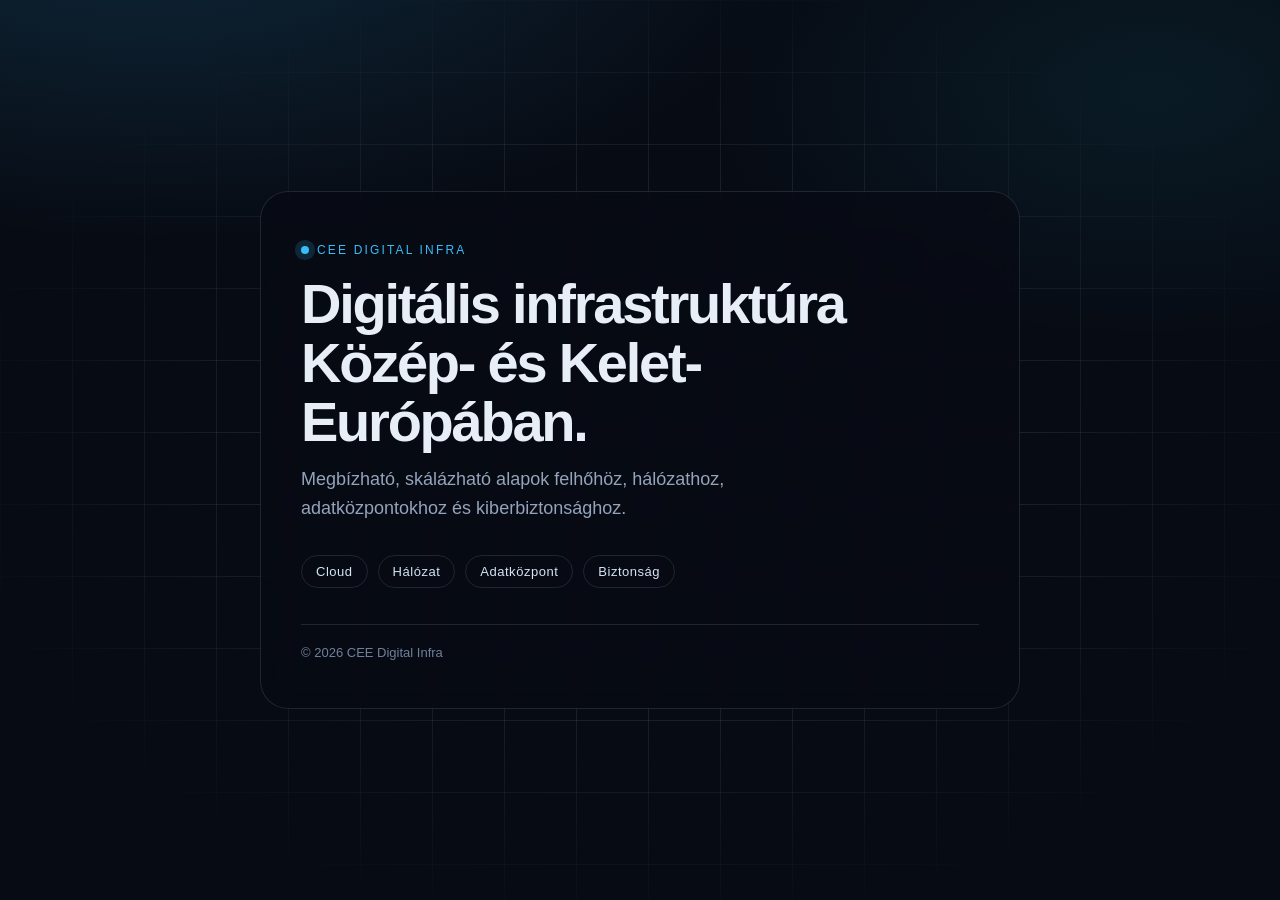
==== index.html @ d191c982 "Add the public landing page for GitHub Pages. Co-authored-by: Cursor <cursoragent@cursor.com>" ====
<!DOCTYPE html>
<html lang="hu">
  <head>
    <meta charset="utf-8" />
    <meta name="viewport" content="width=device-width, initial-scale=1" />
    <title>CEE Digital Infra</title>
    <meta
      name="description"
      content="CEE Digital Infra — digitális infrastruktúra Közép- és Kelet-Európában."
    />
    <link rel="icon" href="data:image/svg+xml,%3Csvg xmlns='http://www.w3.org/2000/svg' viewBox='0 0 64 64'%3E%3Crect width='64' height='64' rx='12' fill='%230b1220'/%3E%3Cpath d='M14 40V24l18-10 18 10v16l-18 10z' fill='none' stroke='%2338bdf8' stroke-width='3'/%3E%3Ccircle cx='32' cy='32' r='5' fill='%2338bdf8'/%3E%3C/svg%3E" />
    <style>
      :root {
        --bg: #070b14;
        --fg: #e8eef7;
        --muted: #93a4bb;
        --line: rgba(148, 163, 184, 0.18);
        --accent: #38bdf8;
        --accent-2: #22d3ee;
      }

      * {
        box-sizing: border-box;
      }

      html,
      body {
        margin: 0;
        min-height: 100%;
      }

      body {
        font-family: "Avenir Next", "Segoe UI", Helvetica, Arial, sans-serif;
        color: var(--fg);
        background:
          radial-gradient(1200px 600px at 12% -10%, rgba(56, 189, 248, 0.16), transparent 55%),
          radial-gradient(900px 500px at 90% 10%, rgba(34, 211, 238, 0.08), transparent 50%),
          var(--bg);
      }

      body::before {
        content: "";
        position: fixed;
        inset: 0;
        background-image:
          linear-gradient(var(--line) 1px, transparent 1px),
          linear-gradient(90deg, var(--line) 1px, transparent 1px);
        background-size: 72px 72px;
        mask-image: radial-gradient(ellipse at center, black 30%, transparent 78%);
        pointer-events: none;
      }

      .wrap {
        position: relative;
        min-height: 100vh;
        display: grid;
        place-items: center;
        padding: 48px 24px;
      }

      main {
        width: min(760px, 100%);
        border: 1px solid var(--line);
        background: rgba(7, 11, 20, 0.72);
        backdrop-filter: blur(10px);
        border-radius: 28px;
        padding: 48px 40px;
      }

      .kicker {
        display: inline-flex;
        align-items: center;
        gap: 8px;
        letter-spacing: 0.18em;
        text-transform: uppercase;
        font-size: 12px;
        color: var(--accent);
        margin-bottom: 18px;
      }

      .kicker::before {
        content: "";
        width: 8px;
        height: 8px;
        border-radius: 50%;
        background: var(--accent);
        box-shadow: 0 0 0 6px rgba(56, 189, 248, 0.16);
      }

      h1 {
        margin: 0 0 14px;
        font-size: clamp(36px, 6vw, 56px);
        line-height: 1.05;
        letter-spacing: -0.04em;
      }

      p {
        margin: 0;
        color: var(--muted);
        font-size: 18px;
        line-height: 1.6;
        max-width: 46ch;
      }

      ul {
        display: flex;
        flex-wrap: wrap;
        gap: 10px;
        list-style: none;
        padding: 0;
        margin: 32px 0 0;
      }

      li {
        border: 1px solid var(--line);
        border-radius: 999px;
        padding: 8px 14px;
        font-size: 13px;
        letter-spacing: 0.04em;
        color: #d6e4f5;
      }

      footer {
        margin-top: 36px;
        padding-top: 20px;
        border-top: 1px solid var(--line);
        color: #6f829a;
        font-size: 13px;
      }

      a {
        color: var(--accent-2);
        text-decoration: none;
      }

      a:hover {
        text-decoration: underline;
      }
    </style>
  </head>
  <body>
    <div class="wrap">
      <main>
        <div class="kicker">CEE Digital Infra</div>
        <h1>Digitális infrastruktúra Közép- és Kelet-Európában.</h1>
        <p>
          Megbízható, skálázható alapok felhőhöz, hálózathoz, adatközpontokhoz
          és kiberbiztonsághoz.
        </p>
        <ul>
          <li>Cloud</li>
          <li>Hálózat</li>
          <li>Adatközpont</li>
          <li>Biztonság</li>
        </ul>
        <footer>
          © <span id="year"></span> CEE Digital Infra
        </footer>
      </main>
    </div>
    <script>
      document.getElementById("year").textContent = new Date().getFullYear();
    </script>
  </body>
</html>
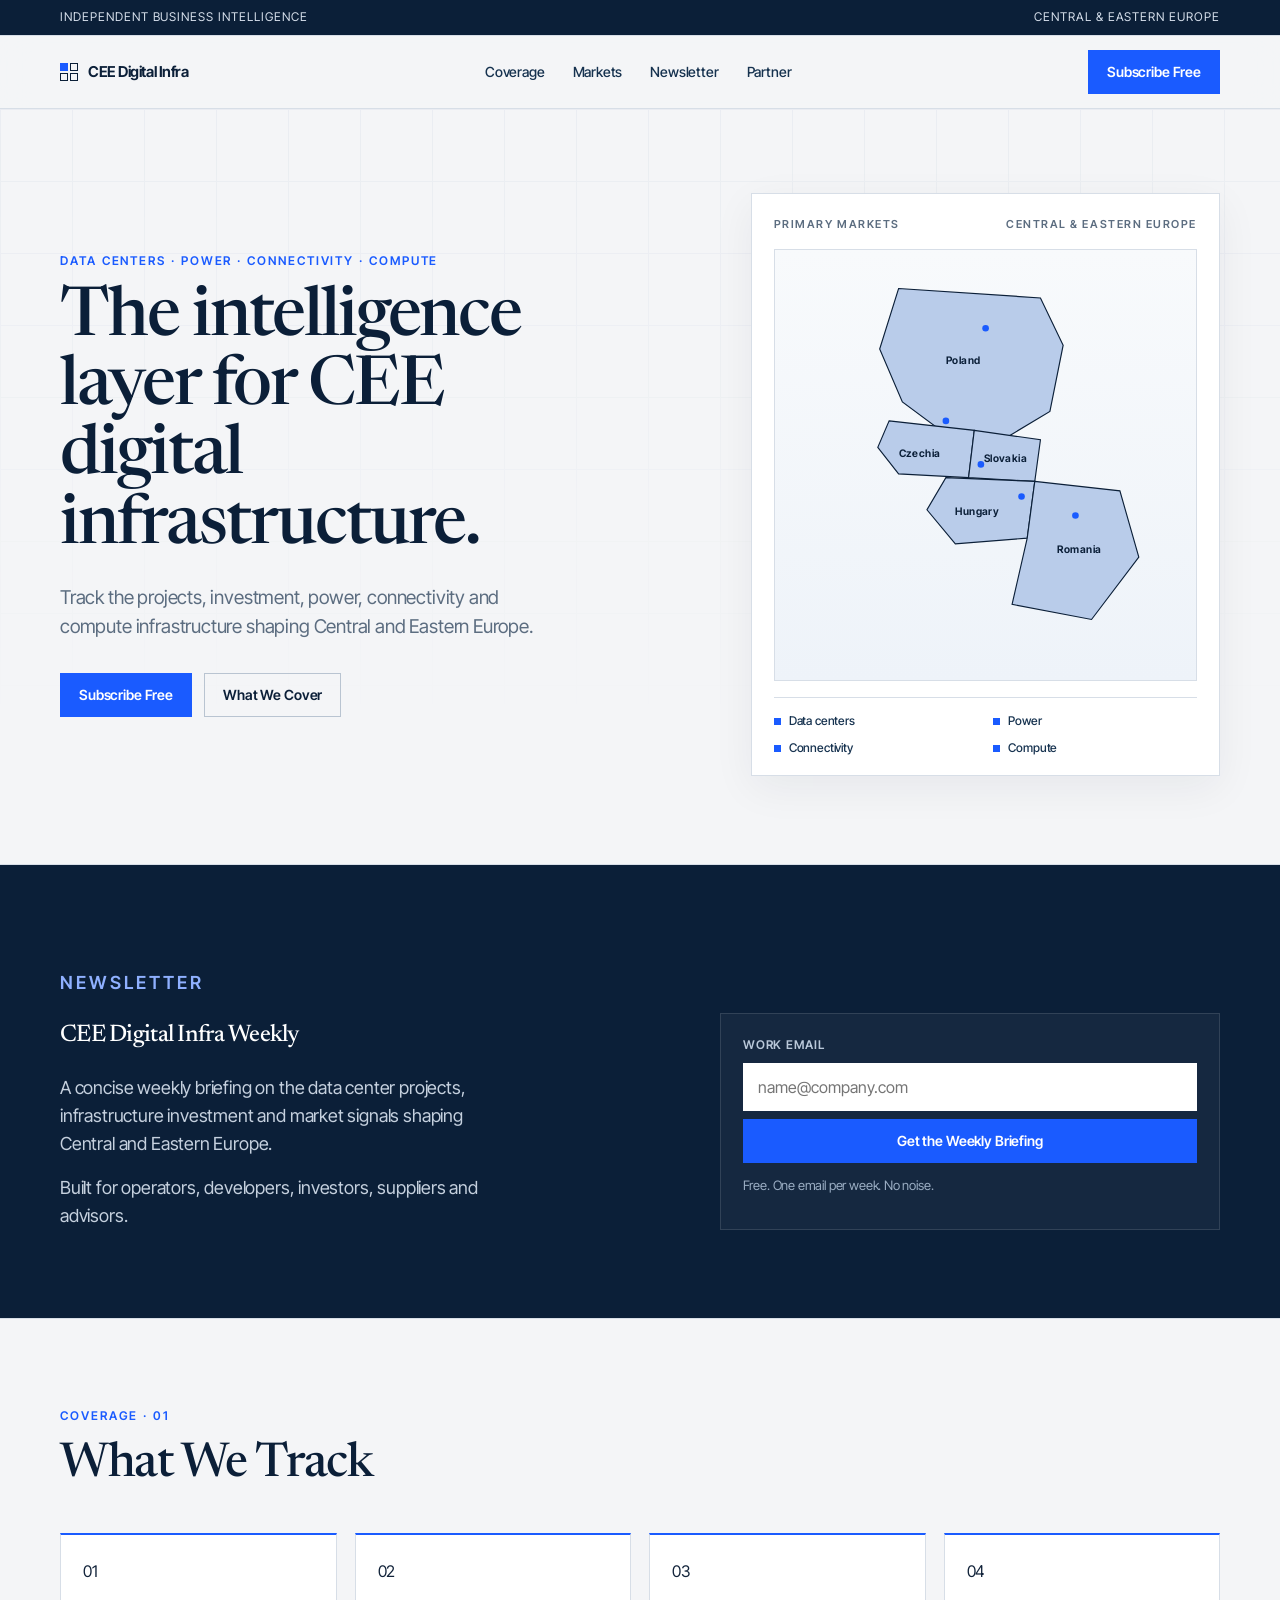
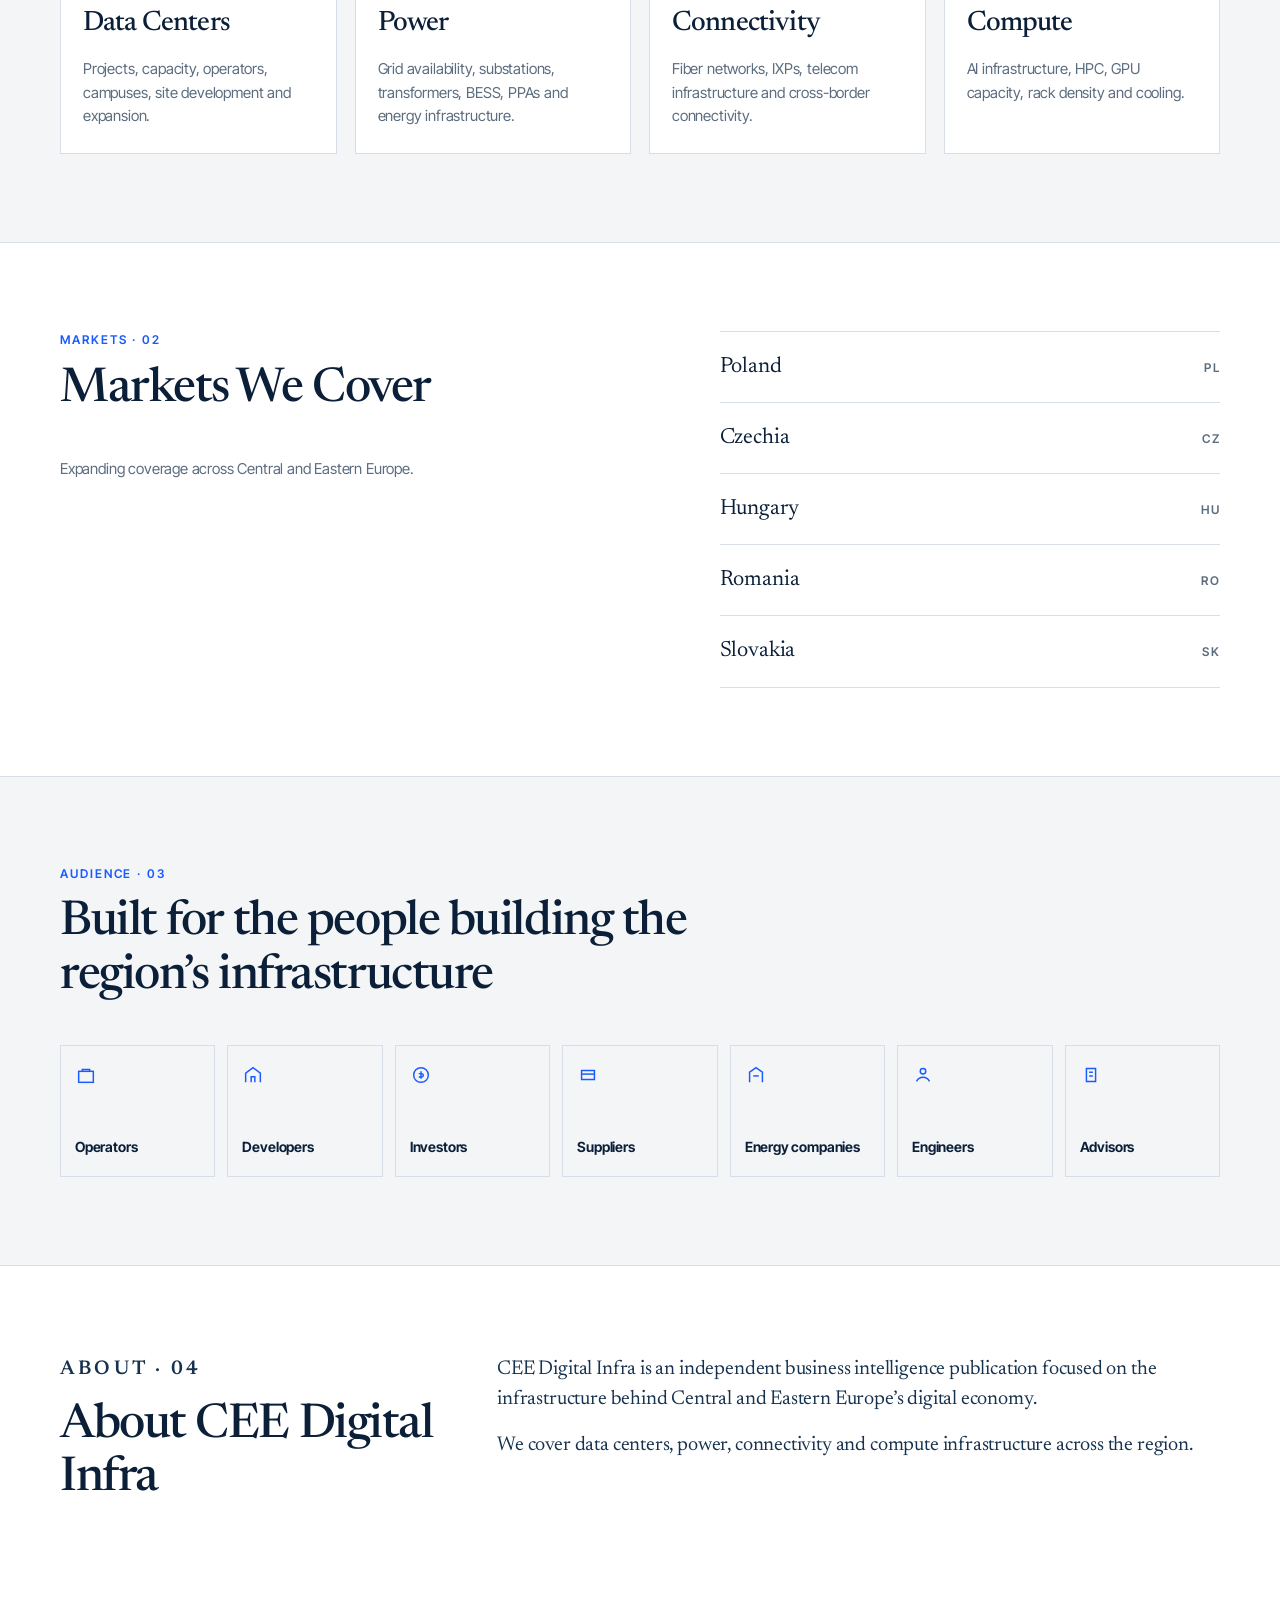
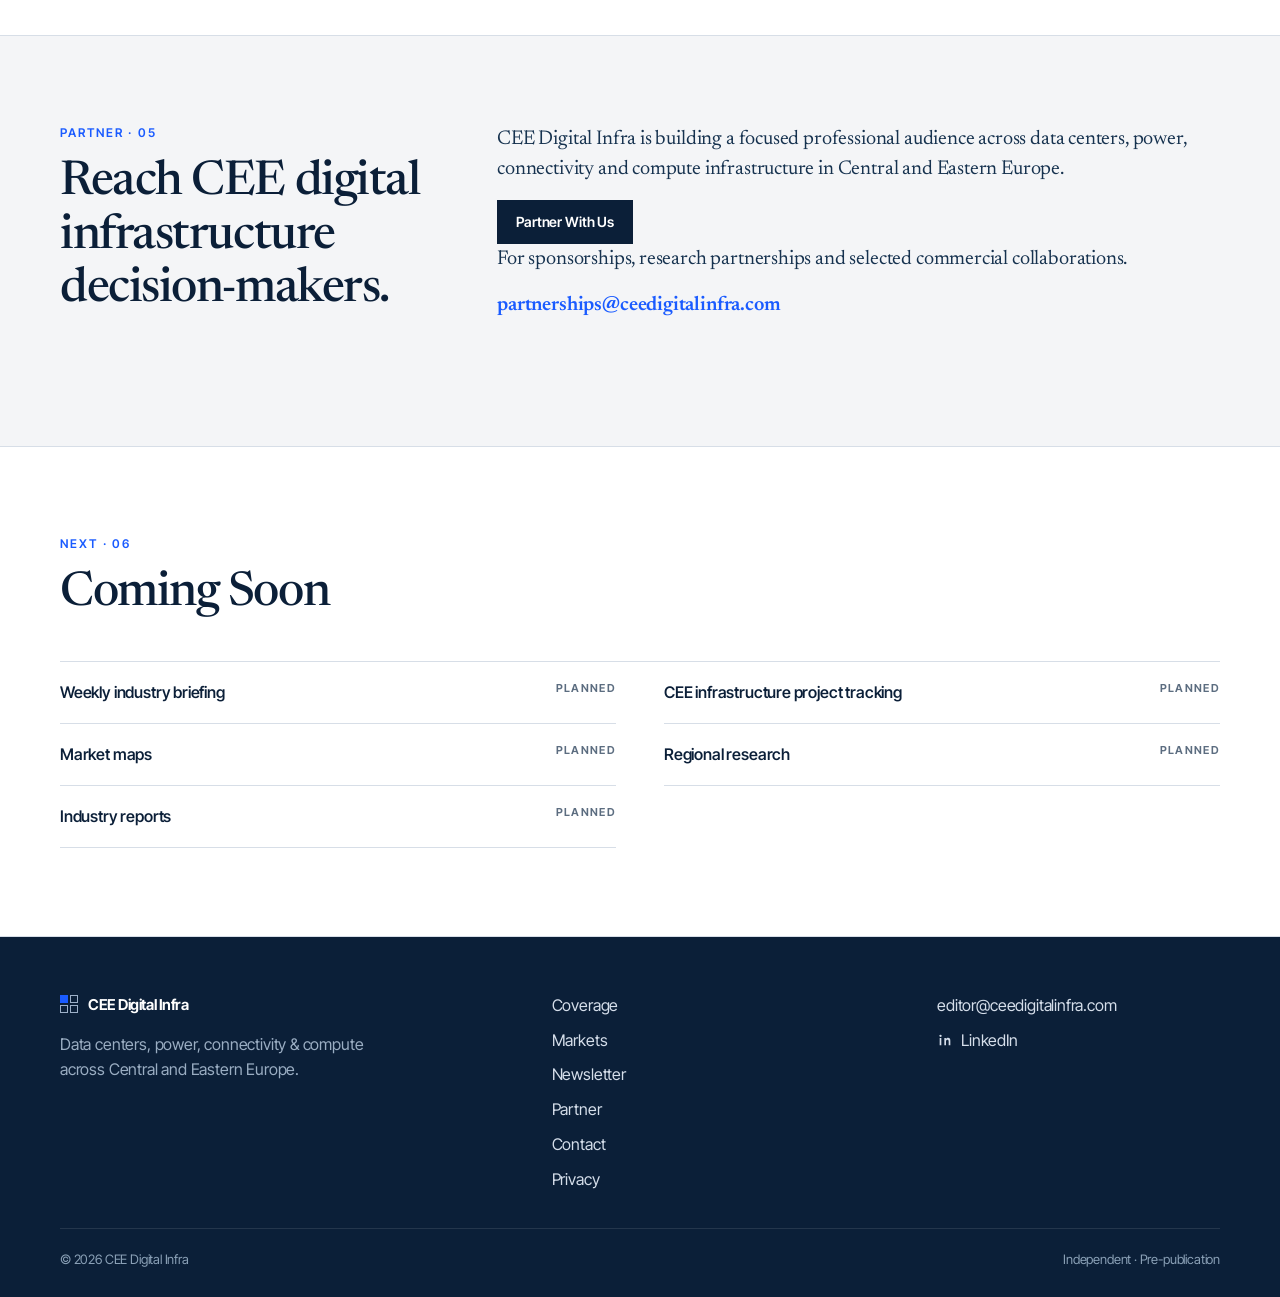
==== commit a5130c38: "Launch the English pre-publication landing page. Replace the placeholder with a B2B intelligence sit" ====
--- a/index.html
+++ b/index.html
@@ -1,165 +1,346 @@
 <!DOCTYPE html>
-<html lang="hu">
+<html lang="en">
   <head>
     <meta charset="utf-8" />
     <meta name="viewport" content="width=device-width, initial-scale=1" />
-    <title>CEE Digital Infra</title>
+    <title>CEE Digital Infra — Data centers, power, connectivity &amp; compute</title>
     <meta
       name="description"
-      content="CEE Digital Infra — digitális infrastruktúra Közép- és Kelet-Európában."
+      content="Independent business intelligence for Central and Eastern Europe’s digital infrastructure market. Data centers, power, connectivity and compute."
     />
-    <link rel="icon" href="data:image/svg+xml,%3Csvg xmlns='http://www.w3.org/2000/svg' viewBox='0 0 64 64'%3E%3Crect width='64' height='64' rx='12' fill='%230b1220'/%3E%3Cpath d='M14 40V24l18-10 18 10v16l-18 10z' fill='none' stroke='%2338bdf8' stroke-width='3'/%3E%3Ccircle cx='32' cy='32' r='5' fill='%2338bdf8'/%3E%3C/svg%3E" />
-    <style>
-      :root {
-        --bg: #070b14;
-        --fg: #e8eef7;
-        --muted: #93a4bb;
-        --line: rgba(148, 163, 184, 0.18);
-        --accent: #38bdf8;
-        --accent-2: #22d3ee;
-      }
-
-      * {
-        box-sizing: border-box;
-      }
-
-      html,
-      body {
-        margin: 0;
-        min-height: 100%;
-      }
-
-      body {
-        font-family: "Avenir Next", "Segoe UI", Helvetica, Arial, sans-serif;
-        color: var(--fg);
-        background:
-          radial-gradient(1200px 600px at 12% -10%, rgba(56, 189, 248, 0.16), transparent 55%),
-          radial-gradient(900px 500px at 90% 10%, rgba(34, 211, 238, 0.08), transparent 50%),
-          var(--bg);
-      }
-
-      body::before {
-        content: "";
-        position: fixed;
-        inset: 0;
-        background-image:
-          linear-gradient(var(--line) 1px, transparent 1px),
-          linear-gradient(90deg, var(--line) 1px, transparent 1px);
-        background-size: 72px 72px;
-        mask-image: radial-gradient(ellipse at center, black 30%, transparent 78%);
-        pointer-events: none;
-      }
-
-      .wrap {
-        position: relative;
-        min-height: 100vh;
-        display: grid;
-        place-items: center;
-        padding: 48px 24px;
-      }
-
-      main {
-        width: min(760px, 100%);
-        border: 1px solid var(--line);
-        background: rgba(7, 11, 20, 0.72);
-        backdrop-filter: blur(10px);
-        border-radius: 28px;
-        padding: 48px 40px;
-      }
-
-      .kicker {
-        display: inline-flex;
-        align-items: center;
-        gap: 8px;
-        letter-spacing: 0.18em;
-        text-transform: uppercase;
-        font-size: 12px;
-        color: var(--accent);
-        margin-bottom: 18px;
-      }
-
-      .kicker::before {
-        content: "";
-        width: 8px;
-        height: 8px;
-        border-radius: 50%;
-        background: var(--accent);
-        box-shadow: 0 0 0 6px rgba(56, 189, 248, 0.16);
-      }
-
-      h1 {
-        margin: 0 0 14px;
-        font-size: clamp(36px, 6vw, 56px);
-        line-height: 1.05;
-        letter-spacing: -0.04em;
-      }
-
-      p {
-        margin: 0;
-        color: var(--muted);
-        font-size: 18px;
-        line-height: 1.6;
-        max-width: 46ch;
-      }
-
-      ul {
-        display: flex;
-        flex-wrap: wrap;
-        gap: 10px;
-        list-style: none;
-        padding: 0;
-        margin: 32px 0 0;
-      }
-
-      li {
-        border: 1px solid var(--line);
-        border-radius: 999px;
-        padding: 8px 14px;
-        font-size: 13px;
-        letter-spacing: 0.04em;
-        color: #d6e4f5;
-      }
-
-      footer {
-        margin-top: 36px;
-        padding-top: 20px;
-        border-top: 1px solid var(--line);
-        color: #6f829a;
-        font-size: 13px;
-      }
-
-      a {
-        color: var(--accent-2);
-        text-decoration: none;
-      }
-
-      a:hover {
-        text-decoration: underline;
-      }
-    </style>
+    <link rel="canonical" href="https://ceedigitalinfra.com/" />
+    <meta property="og:title" content="CEE Digital Infra" />
+    <meta
+      property="og:description"
+      content="Independent business intelligence for Central and Eastern Europe’s digital infrastructure market."
+    />
+    <meta property="og:type" content="website" />
+    <meta property="og:url" content="https://ceedigitalinfra.com/" />
+    <meta name="twitter:card" content="summary" />
+    <meta name="theme-color" content="#0b1f38" />
+    <link rel="icon" href="favicon.svg" type="image/svg+xml" />
+    <link rel="preconnect" href="https://fonts.googleapis.com" />
+    <link rel="preconnect" href="https://fonts.gstatic.com" crossorigin />
+    <link
+      href="https://fonts.googleapis.com/css2?family=Inter+Tight:ital,wght@0,400;0,500;0,600;0,700;1,400&family=Newsreader:opsz,wght@6..72,400;6..72,500;6..72,600&display=swap"
+      rel="stylesheet"
+    />
+    <link rel="stylesheet" href="styles.css" />
   </head>
   <body>
-    <div class="wrap">
-      <main>
-        <div class="kicker">CEE Digital Infra</div>
-        <h1>Digitális infrastruktúra Közép- és Kelet-Európában.</h1>
-        <p>
-          Megbízható, skálázható alapok felhőhöz, hálózathoz, adatközpontokhoz
-          és kiberbiztonsághoz.
-        </p>
-        <ul>
-          <li>Cloud</li>
-          <li>Hálózat</li>
-          <li>Adatközpont</li>
-          <li>Biztonság</li>
-        </ul>
-        <footer>
-          © <span id="year"></span> CEE Digital Infra
-        </footer>
-      </main>
+    <a class="skip" href="#main">Skip to content</a>
+
+    <div class="rail">
+      <div class="container rail-inner">
+        <span>Independent business intelligence</span>
+        <span>Central &amp; Eastern Europe</span>
+      </div>
     </div>
-    <script>
-      document.getElementById("year").textContent = new Date().getFullYear();
-    </script>
+
+    <header class="site-header">
+      <div class="container header-inner">
+        <a class="brand" href="#top">
+          <span class="mark" aria-hidden="true"><span></span><span></span><span></span><span></span></span>
+          <span class="brand-name">CEE Digital Infra</span>
+        </a>
+        <nav class="nav" id="site-nav" aria-label="Primary">
+          <a href="#coverage">Coverage</a>
+          <a href="#markets">Markets</a>
+          <a href="#newsletter">Newsletter</a>
+          <a href="#partner">Partner</a>
+        </nav>
+        <div class="header-actions">
+          <a class="btn btn-primary" href="#newsletter">Subscribe Free</a>
+          <button class="menu-toggle" type="button" aria-expanded="false" aria-controls="site-nav" aria-label="Open menu">
+            <span></span>
+          </button>
+        </div>
+      </div>
+    </header>
+
+    <main id="main">
+      <section class="hero" id="top">
+        <div class="container hero-grid">
+          <div class="hero-copy">
+            <p class="kicker">Data centers · Power · Connectivity · Compute</p>
+            <h1>The intelligence layer for CEE digital infrastructure.</h1>
+            <p class="lede">
+              Track the projects, investment, power, connectivity and compute
+              infrastructure shaping Central and Eastern Europe.
+            </p>
+            <div class="hero-actions">
+              <a class="btn btn-primary" href="#newsletter">Subscribe Free</a>
+              <a class="btn btn-ghost" href="#coverage">What We Cover</a>
+            </div>
+          </div>
+
+          <aside class="panel hero-panel" aria-label="Central and Eastern Europe coverage map">
+            <div class="panel-label">
+              <span>Primary markets</span>
+              <span>Central &amp; Eastern Europe</span>
+            </div>
+            <div class="map-frame">
+              <svg class="map" viewBox="0 0 420 430" role="img" aria-labelledby="mapTitle mapDesc">
+                <title id="mapTitle">Map of primary CEE markets</title>
+                <desc id="mapDesc">
+                  Poland, Czechia, Slovakia, Hungary and Romania, with schematic
+                  power, fiber and compute connections. No capacity or project
+                  figures.
+                </desc>
+                <path class="strand" d="M210 70 L168 168 L205 214 L248 248 L305 268" />
+                <path class="strand" d="M210 70 L248 248" />
+                <path class="strand" d="M168 168 L248 248" />
+                <path
+                  class="map-country is-focus"
+                  d="M118 28 L268 38 L292 88 L278 158 L228 188 L168 182 L122 148 L98 92 Z"
+                />
+                <path
+                  class="map-country is-focus"
+                  d="M108 168 L198 178 L192 228 L118 224 L96 196 Z"
+                />
+                <path
+                  class="map-country is-focus"
+                  d="M198 178 L268 188 L262 232 L192 228 Z"
+                />
+                <path
+                  class="map-country is-focus"
+                  d="M168 228 L262 232 L254 292 L178 298 L148 262 Z"
+                />
+                <path
+                  class="map-country is-focus"
+                  d="M262 232 L352 242 L372 312 L322 378 L238 362 L254 292 Z"
+                />
+                <text class="map-label" x="168" y="108">Poland</text>
+                <text class="map-label" x="118" y="206">Czechia</text>
+                <text class="map-label" x="208" y="212">Slovakia</text>
+                <text class="map-label" x="178" y="268">Hungary</text>
+                <text class="map-label" x="286" y="308">Romania</text>
+                <circle class="node" cx="210" cy="70" r="3.5" />
+                <circle class="node" cx="168" cy="168" r="3.5" />
+                <circle class="node" cx="205" cy="214" r="3.5" />
+                <circle class="node" cx="248" cy="248" r="3.5" />
+                <circle class="node" cx="305" cy="268" r="3.5" />
+              </svg>
+            </div>
+            <div class="legend">
+              <span><i></i> Data centers</span>
+              <span><i></i> Power</span>
+              <span><i></i> Connectivity</span>
+              <span><i></i> Compute</span>
+            </div>
+          </aside>
+        </div>
+      </section>
+
+      <section class="section newsletter" id="newsletter">
+        <div class="container newsletter-grid">
+          <div class="newsletter-copy">
+            <p class="kicker">Newsletter</p>
+            <h2>CEE Digital Infra Weekly</h2>
+            <p>
+              A concise weekly briefing on the data center projects,
+              infrastructure investment and market signals shaping Central and
+              Eastern Europe.
+            </p>
+            <p class="audience-line">Built for operators, developers, investors, suppliers and advisors.</p>
+          </div>
+          <form class="signup" id="weekly-form" action="https://formsubmit.co/ajax/editor@ceedigitalinfra.com" method="POST">
+            <input class="honey" type="text" name="_honey" tabindex="-1" autocomplete="off" />
+            <input type="hidden" name="_subject" value="CEE Digital Infra Weekly — new subscriber" />
+            <input type="hidden" name="_captcha" value="false" />
+            <label for="email">Work email</label>
+            <div class="signup-row">
+              <input id="email" name="email" type="email" autocomplete="email" required placeholder="name@company.com" />
+              <button class="btn btn-primary" type="submit">Get the Weekly Briefing</button>
+            </div>
+            <p class="form-note">Free. One email per week. No noise.</p>
+            <p class="form-status" id="form-status" role="status" aria-live="polite"></p>
+          </form>
+        </div>
+      </section>
+
+      <section class="section" id="coverage">
+        <div class="container">
+          <div class="section-head">
+            <p class="kicker">Coverage · 01</p>
+            <h2>What We Track</h2>
+          </div>
+          <div class="card-grid">
+            <article class="card">
+              <div class="index">01</div>
+              <h3>Data Centers</h3>
+              <p>Projects, capacity, operators, campuses, site development and expansion.</p>
+            </article>
+            <article class="card">
+              <div class="index">02</div>
+              <h3>Power</h3>
+              <p>Grid availability, substations, transformers, BESS, PPAs and energy infrastructure.</p>
+            </article>
+            <article class="card">
+              <div class="index">03</div>
+              <h3>Connectivity</h3>
+              <p>Fiber networks, IXPs, telecom infrastructure and cross-border connectivity.</p>
+            </article>
+            <article class="card">
+              <div class="index">04</div>
+              <h3>Compute</h3>
+              <p>AI infrastructure, HPC, GPU capacity, rack density and cooling.</p>
+            </article>
+          </div>
+        </div>
+      </section>
+
+      <section class="section alt" id="markets">
+        <div class="container markets-layout">
+          <div>
+            <div class="section-head">
+              <p class="kicker">Markets · 02</p>
+              <h2>Markets We Cover</h2>
+            </div>
+            <p class="expanding">Expanding coverage across Central and Eastern Europe.</p>
+          </div>
+          <div class="market-list">
+            <span>Poland <small>PL</small></span>
+            <span>Czechia <small>CZ</small></span>
+            <span>Hungary <small>HU</small></span>
+            <span>Romania <small>RO</small></span>
+            <span>Slovakia <small>SK</small></span>
+          </div>
+        </div>
+      </section>
+
+      <section class="section" id="audience">
+        <div class="container">
+          <div class="section-head">
+            <p class="kicker">Audience · 03</p>
+            <h2>Built for the people building the region’s infrastructure</h2>
+          </div>
+          <div class="audience-grid">
+            <div class="person">
+              <svg viewBox="0 0 24 24" aria-hidden="true"><rect x="4" y="8" width="16" height="12"/><path d="M8 8V6h8v2"/></svg>
+              <strong>Operators</strong>
+            </div>
+            <div class="person">
+              <svg viewBox="0 0 24 24" aria-hidden="true"><path d="M4 20V10l8-6 8 6v10"/><path d="M10 20v-6h4v6"/></svg>
+              <strong>Developers</strong>
+            </div>
+            <div class="person">
+              <svg viewBox="0 0 24 24" aria-hidden="true"><circle cx="12" cy="12" r="8"/><path d="M12 8v8M9.5 10.5h3.2a1.8 1.8 0 0 1 0 3.6H9.5"/></svg>
+              <strong>Investors</strong>
+            </div>
+            <div class="person">
+              <svg viewBox="0 0 24 24" aria-hidden="true"><path d="M5 7h14v10H5z"/><path d="M5 11h14"/></svg>
+              <strong>Suppliers</strong>
+            </div>
+            <div class="person">
+              <svg viewBox="0 0 24 24" aria-hidden="true"><path d="M5 20V9l7-5 7 5v11"/><path d="M9 13h6"/></svg>
+              <strong>Energy companies</strong>
+            </div>
+            <div class="person">
+              <svg viewBox="0 0 24 24" aria-hidden="true"><circle cx="12" cy="8" r="3"/><path d="M5 19c1.4-3 4-4.5 7-4.5S17.6 16 19 19"/></svg>
+              <strong>Engineers</strong>
+            </div>
+            <div class="person">
+              <svg viewBox="0 0 24 24" aria-hidden="true"><path d="M7 5h10v14H7z"/><path d="M10 9h4M10 13h4"/></svg>
+              <strong>Advisors</strong>
+            </div>
+          </div>
+        </div>
+      </section>
+
+      <section class="section alt" id="about">
+        <div class="container about-grid">
+          <div class="section-head">
+            <p class="kicker">About · 04</p>
+            <h2>About CEE Digital Infra</h2>
+          </div>
+          <div>
+            <p>
+              CEE Digital Infra is an independent business intelligence publication
+              focused on the infrastructure behind Central and Eastern Europe’s
+              digital economy.
+            </p>
+            <p>
+              We cover data centers, power, connectivity and compute infrastructure
+              across the region.
+            </p>
+          </div>
+        </div>
+      </section>
+
+      <section class="section" id="partner">
+        <div class="container partner-grid">
+          <div class="section-head">
+            <p class="kicker">Partner · 05</p>
+            <h2>Reach CEE digital infrastructure decision-makers.</h2>
+          </div>
+          <div class="partner-copy">
+            <p>
+              CEE Digital Infra is building a focused professional audience across
+              data centers, power, connectivity and compute infrastructure in
+              Central and Eastern Europe.
+            </p>
+            <a class="btn btn-navy" href="mailto:partnerships@ceedigitalinfra.com">Partner With Us</a>
+            <p class="muted">
+              For sponsorships, research partnerships and selected commercial
+              collaborations.
+            </p>
+            <p>
+              <a class="mail" href="mailto:partnerships@ceedigitalinfra.com">partnerships@ceedigitalinfra.com</a>
+            </p>
+          </div>
+        </div>
+      </section>
+
+      <section class="section alt" id="coming-soon">
+        <div class="container">
+          <div class="section-head">
+            <p class="kicker">Next · 06</p>
+            <h2>Coming Soon</h2>
+          </div>
+          <ul class="coming-list">
+            <li><b>Weekly industry briefing</b><span class="tag">Planned</span></li>
+            <li><b>CEE infrastructure project tracking</b><span class="tag">Planned</span></li>
+            <li><b>Market maps</b><span class="tag">Planned</span></li>
+            <li><b>Regional research</b><span class="tag">Planned</span></li>
+            <li><b>Industry reports</b><span class="tag">Planned</span></li>
+          </ul>
+        </div>
+      </section>
+    </main>
+
+    <footer class="site-footer" id="contact">
+      <div class="container">
+        <div class="footer-grid">
+          <div class="footer-brand">
+            <div class="brand">
+              <span class="mark" aria-hidden="true"><span></span><span></span><span></span><span></span></span>
+              <span class="brand-name">CEE Digital Infra</span>
+            </div>
+            <p>Data centers, power, connectivity &amp; compute across Central and Eastern Europe.</p>
+          </div>
+          <nav class="footer-links" aria-label="Footer">
+            <a href="#coverage">Coverage</a>
+            <a href="#markets">Markets</a>
+            <a href="#newsletter">Newsletter</a>
+            <a href="#partner">Partner</a>
+            <a href="#contact">Contact</a>
+            <a href="privacy.html">Privacy</a>
+          </nav>
+          <div class="footer-contact">
+            <a href="mailto:editor@ceedigitalinfra.com">editor@ceedigitalinfra.com</a>
+            <a class="linkedin" href="https://www.linkedin.com/" rel="noopener noreferrer">
+              <svg viewBox="0 0 24 24" aria-hidden="true"><path d="M6.5 9H4V20h2.5V9zM5.25 4A1.75 1.75 0 1 0 5.26 7.5 1.75 1.75 0 0 0 5.25 4zM20 20h-2.5v-5.6c0-1.8-.64-2.7-1.86-2.7-1.36 0-2.14.92-2.14 2.7V20H11V9h2.4v1.5c.5-.9 1.6-1.8 3.3-1.8 2.2 0 3.3 1.4 3.3 4.3V20z"/></svg>
+              LinkedIn
+            </a>
+          </div>
+        </div>
+        <div class="copyright">
+          <span>© <span id="year"></span> CEE Digital Infra</span>
+          <span>Independent · Pre-publication</span>
+        </div>
+      </div>
+    </footer>
+    <script src="main.js"></script>
   </body>
 </html>
--- a/styles.css
+++ b/styles.css
@@ -0,0 +1,853 @@
+:root {
+  --bg: #f4f5f7;
+  --bg-elev: #ffffff;
+  --navy: #0b1f38;
+  --navy-soft: #16324f;
+  --ink: #12233a;
+  --muted: #5c6d80;
+  --line: #d7dee7;
+  --line-strong: #b9c4d1;
+  --blue: #1a5bff;
+  --blue-deep: #1246d6;
+  --tint: #e8eef8;
+  --shadow: 0 12px 40px rgba(11, 31, 56, 0.06);
+  --serif: "Newsreader", "Iowan Old Style", "Palatino Linotype", Palatino, serif;
+  --sans: "Inter Tight", "Helvetica Neue", Helvetica, Arial, sans-serif;
+  --container: 1160px;
+  --header: 72px;
+}
+
+*,
+*::before,
+*::after {
+  box-sizing: border-box;
+}
+
+html {
+  scroll-behavior: smooth;
+}
+
+html,
+body {
+  margin: 0;
+  min-height: 100%;
+}
+
+body {
+  font-family: var(--sans);
+  color: var(--ink);
+  background: var(--bg);
+  font-size: 16px;
+  line-height: 1.55;
+  letter-spacing: -0.011em;
+}
+
+img,
+svg {
+  max-width: 100%;
+  display: block;
+}
+
+a {
+  color: inherit;
+  text-decoration: none;
+}
+
+button,
+input {
+  font: inherit;
+}
+
+.skip {
+  position: absolute;
+  left: 12px;
+  top: -40px;
+  background: var(--navy);
+  color: #fff;
+  padding: 8px 12px;
+  z-index: 80;
+}
+
+.skip:focus {
+  top: 12px;
+}
+
+.container {
+  width: min(var(--container), calc(100% - 40px));
+  margin: 0 auto;
+}
+
+.kicker {
+  margin: 0 0 14px;
+  font-size: 12px;
+  font-weight: 600;
+  letter-spacing: 0.16em;
+  text-transform: uppercase;
+  color: var(--blue);
+}
+
+.section-head {
+  max-width: 720px;
+  margin-bottom: 40px;
+}
+
+.section-head h2,
+.panel h2,
+.newsletter-copy h2,
+.partner-copy h2,
+.hero-copy h1 {
+  font-family: var(--serif);
+  font-weight: 500;
+  letter-spacing: -0.03em;
+  color: var(--navy);
+}
+
+.section-head h2 {
+  margin: 0;
+  font-size: clamp(32px, 4vw, 48px);
+  line-height: 1.12;
+}
+
+.muted {
+  color: var(--muted);
+}
+
+.rail {
+  border-bottom: 1px solid var(--line);
+  background: var(--navy);
+  color: #d5deea;
+  font-size: 12px;
+  letter-spacing: 0.08em;
+  text-transform: uppercase;
+}
+
+.rail-inner {
+  display: flex;
+  justify-content: space-between;
+  gap: 16px;
+  padding: 8px 0;
+}
+
+.site-header {
+  position: sticky;
+  top: 0;
+  z-index: 40;
+  background: rgba(244, 245, 247, 0.92);
+  backdrop-filter: blur(16px);
+  border-bottom: 1px solid var(--line);
+}
+
+.header-inner {
+  display: flex;
+  align-items: center;
+  justify-content: space-between;
+  gap: 24px;
+  min-height: var(--header);
+}
+
+.brand {
+  display: flex;
+  align-items: center;
+  gap: 10px;
+  min-width: max-content;
+}
+
+.mark {
+  display: grid;
+  grid-template-columns: 1fr 1fr;
+  gap: 2px;
+  width: 18px;
+  height: 18px;
+}
+
+.mark span {
+  border: 1px solid var(--navy);
+  background: transparent;
+}
+
+.mark span:first-child {
+  background: var(--blue);
+  border-color: var(--blue);
+}
+
+.brand-name {
+  font-size: 15px;
+  font-weight: 650;
+  letter-spacing: -0.03em;
+  color: var(--navy);
+}
+
+.nav {
+  display: flex;
+  align-items: center;
+  gap: 28px;
+}
+
+.nav a {
+  font-size: 14px;
+  font-weight: 500;
+  color: var(--navy-soft);
+}
+
+.nav a:hover,
+.footer-links a:hover,
+.inline-link:hover {
+  color: var(--blue);
+}
+
+.header-actions {
+  display: flex;
+  align-items: center;
+  gap: 12px;
+}
+
+.btn {
+  display: inline-flex;
+  align-items: center;
+  justify-content: center;
+  min-height: 44px;
+  padding: 0 18px;
+  border: 1px solid transparent;
+  font-size: 14px;
+  font-weight: 600;
+  letter-spacing: -0.01em;
+  cursor: pointer;
+  transition: 0.18s ease;
+}
+
+.btn-primary {
+  background: var(--blue);
+  color: #fff;
+}
+
+.btn-primary:hover {
+  background: var(--blue-deep);
+}
+
+.btn-navy {
+  background: var(--navy);
+  color: #fff;
+}
+
+.btn-navy:hover {
+  background: var(--navy-soft);
+}
+
+.btn-ghost {
+  background: transparent;
+  border-color: var(--line-strong);
+  color: var(--navy);
+}
+
+.btn-ghost:hover {
+  border-color: var(--navy);
+}
+
+.menu-toggle {
+  display: none;
+  width: 42px;
+  height: 42px;
+  padding: 0;
+  border: 1px solid var(--line);
+  background: var(--bg-elev);
+}
+
+.menu-toggle span,
+.menu-toggle span::before,
+.menu-toggle span::after {
+  display: block;
+  width: 16px;
+  height: 1.5px;
+  background: var(--navy);
+  position: relative;
+}
+
+.menu-toggle span::before,
+.menu-toggle span::after {
+  content: "";
+  position: absolute;
+  left: 0;
+}
+
+.menu-toggle span::before {
+  top: -5px;
+}
+
+.menu-toggle span::after {
+  top: 5px;
+}
+
+.hero {
+  position: relative;
+  overflow: hidden;
+  border-bottom: 1px solid var(--line);
+}
+
+.hero::before {
+  content: "";
+  position: absolute;
+  inset: 0;
+  background-image:
+    linear-gradient(var(--line) 1px, transparent 1px),
+    linear-gradient(90deg, var(--line) 1px, transparent 1px);
+  background-size: 72px 72px;
+  mask-image: linear-gradient(180deg, rgba(0, 0, 0, 0.35), transparent 82%);
+  pointer-events: none;
+}
+
+.hero-grid {
+  position: relative;
+  display: grid;
+  grid-template-columns: minmax(0, 1.15fr) minmax(320px, 0.85fr);
+  gap: 56px;
+  align-items: center;
+  padding: 84px 0 88px;
+}
+
+.hero-copy h1 {
+  margin: 0 0 22px;
+  font-size: clamp(40px, 6vw, 68px);
+  line-height: 1.02;
+  max-width: 11ch;
+}
+
+.lede {
+  margin: 0 0 32px;
+  max-width: 46ch;
+  font-size: 19px;
+  line-height: 1.5;
+  color: var(--muted);
+}
+
+.hero-actions {
+  display: flex;
+  flex-wrap: wrap;
+  gap: 12px;
+}
+
+.panel {
+  background: var(--bg-elev);
+  border: 1px solid var(--line);
+  box-shadow: var(--shadow);
+}
+
+.hero-panel {
+  padding: 22px 22px 18px;
+}
+
+.panel-label {
+  display: flex;
+  justify-content: space-between;
+  gap: 12px;
+  margin-bottom: 16px;
+  font-size: 11px;
+  font-weight: 600;
+  letter-spacing: 0.14em;
+  text-transform: uppercase;
+  color: var(--muted);
+}
+
+.map-frame {
+  border: 1px solid var(--line);
+  background:
+    linear-gradient(180deg, #f8fafc 0%, #eef3f9 100%);
+  padding: 12px;
+}
+
+.map {
+  width: 100%;
+  height: auto;
+}
+
+.map-country {
+  fill: #d5e0ee;
+  stroke: var(--navy);
+  stroke-width: 1.2;
+}
+
+.map-country.is-focus {
+  fill: #b9ccea;
+}
+
+.map-label {
+  fill: var(--navy);
+  font-family: var(--sans);
+  font-size: 11px;
+  font-weight: 650;
+  letter-spacing: 0.04em;
+}
+
+.node {
+  fill: var(--blue);
+}
+
+.strand {
+  fill: none;
+  stroke: var(--blue);
+  stroke-width: 1;
+  stroke-dasharray: 3 4;
+  opacity: 0.7;
+}
+
+.legend {
+  display: grid;
+  grid-template-columns: 1fr 1fr;
+  gap: 8px 16px;
+  margin: 16px 0 0;
+  padding-top: 14px;
+  border-top: 1px solid var(--line);
+}
+
+.legend span {
+  display: flex;
+  align-items: center;
+  gap: 8px;
+  font-size: 12px;
+  font-weight: 500;
+  color: var(--navy-soft);
+}
+
+.legend i {
+  width: 7px;
+  height: 7px;
+  background: var(--blue);
+  flex: 0 0 auto;
+}
+
+.section {
+  padding: 88px 0;
+  border-bottom: 1px solid var(--line);
+}
+
+.section.alt {
+  background: var(--bg-elev);
+}
+
+.newsletter {
+  background: var(--navy);
+  color: #e8eef6;
+}
+
+.newsletter .kicker {
+  color: #8fb0ff;
+}
+
+.newsletter h2,
+.newsletter .section-head h2 {
+  color: #fff;
+}
+
+.newsletter-grid {
+  display: grid;
+  grid-template-columns: minmax(0, 1.1fr) minmax(280px, 0.9fr);
+  gap: 48px;
+  align-items: end;
+}
+
+.newsletter-copy p {
+  margin: 16px 0 0;
+  font-size: 18px;
+  line-height: 1.55;
+  color: #c5d0de;
+  max-width: 42ch;
+}
+
+.audience-line {
+  margin-top: 18px;
+  font-size: 14px;
+  color: #9aadc2;
+}
+
+.signup {
+  background: rgba(255, 255, 255, 0.04);
+  border: 1px solid rgba(255, 255, 255, 0.12);
+  padding: 22px;
+}
+
+.signup label {
+  display: block;
+  margin-bottom: 8px;
+  font-size: 12px;
+  font-weight: 600;
+  letter-spacing: 0.08em;
+  text-transform: uppercase;
+  color: #b9c8d9;
+}
+
+.signup-row {
+  display: grid;
+  gap: 8px;
+}
+
+.signup .btn {
+  width: 100%;
+}
+
+.signup input[type="email"] {
+  flex: 1;
+  min-width: 0;
+  height: 48px;
+  padding: 0 14px;
+  border: 1px solid rgba(255, 255, 255, 0.16);
+  background: #fff;
+  color: var(--navy);
+}
+
+.signup input[type="email"]:focus {
+  outline: 2px solid var(--blue);
+  outline-offset: 1px;
+}
+
+.form-note,
+.form-status {
+  margin: 12px 0 0;
+  font-size: 13px;
+  color: #9aadc2;
+}
+
+.form-status.is-success {
+  color: #b7f0c8;
+}
+
+.form-status.is-error {
+  color: #ffc4c4;
+}
+
+.honey {
+  position: absolute;
+  left: -9999px;
+  opacity: 0;
+}
+
+.card-grid {
+  display: grid;
+  grid-template-columns: repeat(4, 1fr);
+  gap: 18px;
+}
+
+.card {
+  padding: 24px 22px 26px;
+  background: var(--bg-elev);
+  border: 1px solid var(--line);
+  border-top: 2px solid var(--blue);
+}
+
+.card.index {
+  font-size: 11px;
+  font-weight: 650;
+  letter-spacing: 0.14em;
+  text-transform: uppercase;
+  color: var(--blue);
+}
+
+.card h3 {
+  margin: 18px 0 12px;
+  font-family: var(--serif);
+  font-size: 28px;
+  font-weight: 500;
+  letter-spacing: -0.03em;
+  color: var(--navy);
+}
+
+.card p {
+  margin: 0;
+  color: var(--muted);
+  font-size: 15px;
+}
+
+.markets-layout {
+  display: grid;
+  grid-template-columns: 1.1fr 0.9fr;
+  gap: 48px;
+  align-items: start;
+}
+
+.market-list {
+  display: grid;
+  gap: 0;
+  border-top: 1px solid var(--line);
+}
+
+.market-list a,
+.market-list span {
+  display: flex;
+  justify-content: space-between;
+  align-items: baseline;
+  padding: 18px 0;
+  border-bottom: 1px solid var(--line);
+  font-size: 22px;
+  font-family: var(--serif);
+  color: var(--navy);
+}
+
+.market-list small {
+  font-family: var(--sans);
+  font-size: 12px;
+  font-weight: 600;
+  letter-spacing: 0.12em;
+  text-transform: uppercase;
+  color: var(--muted);
+}
+
+.expanding {
+  margin: 22px 0 0;
+  font-size: 15px;
+  color: var(--muted);
+}
+
+.audience-grid {
+  display: grid;
+  grid-template-columns: repeat(7, 1fr);
+  gap: 12px;
+}
+
+.person {
+  min-height: 132px;
+  padding: 18px 14px;
+  border: 1px solid var(--line);
+  background: var(--bg);
+  display: flex;
+  flex-direction: column;
+  justify-content: space-between;
+}
+
+.person svg {
+  width: 22px;
+  height: 22px;
+  stroke: var(--blue);
+  fill: none;
+  stroke-width: 1.6;
+}
+
+.person strong {
+  font-size: 14px;
+  font-weight: 650;
+  color: var(--navy);
+}
+
+.about-grid,
+.partner-grid {
+  display: grid;
+  grid-template-columns: 0.7fr 1.3fr;
+  gap: 48px;
+}
+
+.about-grid p,
+.partner-copy p {
+  margin: 0 0 16px;
+  font-size: 20px;
+  line-height: 1.5;
+  font-family: var(--serif);
+  color: var(--navy-soft);
+}
+
+.partner .btn {
+  margin: 8px 0 18px;
+}
+
+.mail {
+  color: var(--blue);
+  font-weight: 600;
+}
+
+.coming-list {
+  display: grid;
+  grid-template-columns: 1fr 1fr;
+  gap: 0 48px;
+  margin: 0;
+  padding: 0;
+  list-style: none;
+  border-top: 1px solid var(--line);
+}
+
+.coming-list li {
+  display: flex;
+  justify-content: space-between;
+  gap: 16px;
+  padding: 18px 0;
+  border-bottom: 1px solid var(--line);
+  color: var(--navy);
+}
+
+.coming-list b {
+  font-weight: 550;
+}
+
+.tag {
+  font-size: 11px;
+  font-weight: 650;
+  letter-spacing: 0.12em;
+  text-transform: uppercase;
+  color: var(--muted);
+}
+
+.site-footer {
+  background: var(--navy);
+  color: #d5deea;
+  padding: 56px 0 28px;
+}
+
+.footer-grid {
+  display: grid;
+  grid-template-columns: 1.3fr 1fr 0.8fr;
+  gap: 32px;
+  padding-bottom: 36px;
+  border-bottom: 1px solid rgba(255, 255, 255, 0.1);
+}
+
+.footer-brand .brand-name,
+.footer-brand .mark span {
+  color: #fff;
+  border-color: #9db0c8;
+}
+
+.footer-brand .mark span:first-child {
+  border-color: var(--blue);
+}
+
+.footer-brand p {
+  max-width: 36ch;
+  margin: 16px 0 0;
+  color: #9aadc2;
+}
+
+.footer-links,
+.footer-contact {
+  display: grid;
+  gap: 10px;
+  align-content: start;
+}
+
+.footer-links a,
+.footer-contact a {
+  color: #d5deea;
+}
+
+.linkedin {
+  display: inline-flex;
+  align-items: center;
+  gap: 8px;
+}
+
+.linkedin svg {
+  width: 16px;
+  height: 16px;
+  fill: currentColor;
+}
+
+.copyright {
+  display: flex;
+  justify-content: space-between;
+  gap: 16px;
+  padding-top: 20px;
+  font-size: 13px;
+  color: #8aa0b6;
+}
+
+.legal {
+  padding: 48px 0 80px;
+}
+
+.legal h1 {
+  font-family: var(--serif);
+  font-size: clamp(36px, 5vw, 52px);
+  font-weight: 500;
+  margin: 0 0 24px;
+}
+
+.legal p,
+.legal li {
+  max-width: 68ch;
+  color: var(--navy-soft);
+}
+
+@media (max-width: 980px) {
+  .hero-grid,
+  .newsletter-grid,
+  .markets-layout,
+  .about-grid,
+  .partner-grid,
+  .footer-grid {
+    grid-template-columns: 1fr;
+  }
+
+  .card-grid {
+    grid-template-columns: 1fr 1fr;
+  }
+
+  .audience-grid {
+    grid-template-columns: 1fr 1fr 1fr;
+  }
+
+  .hero-copy h1 {
+    max-width: none;
+  }
+}
+
+@media (max-width: 720px) {
+  .container {
+    width: min(var(--container), calc(100% - 32px));
+  }
+
+  .rail-inner {
+    display: none;
+  }
+
+  .nav {
+    display: none;
+    position: absolute;
+    top: calc(var(--header) + 1px);
+    left: 0;
+    right: 0;
+    padding: 18px 20px 24px;
+    background: var(--bg-elev);
+    border-bottom: 1px solid var(--line);
+    flex-direction: column;
+    align-items: flex-start;
+    gap: 16px;
+  }
+
+  .nav.is-open {
+    display: flex;
+  }
+
+  .menu-toggle {
+    display: inline-flex;
+    align-items: center;
+    justify-content: center;
+  }
+
+  .header-inner .btn-primary {
+    min-height: 38px;
+    padding: 0 12px;
+    font-size: 13px;
+  }
+
+  .section,
+  .hero-grid {
+    padding-top: 56px;
+    padding-bottom: 56px;
+  }
+
+  .card-grid,
+  .audience-grid,
+  .coming-list,
+  .signup-row {
+    grid-template-columns: 1fr;
+    display: grid;
+  }
+
+  .copyright {
+    flex-direction: column;
+  }
+}
+
+@media (prefers-reduced-motion: reduce) {
+  html {
+    scroll-behavior: auto;
+  }
+
+  * {
+    transition: none !important;
+  }
+}
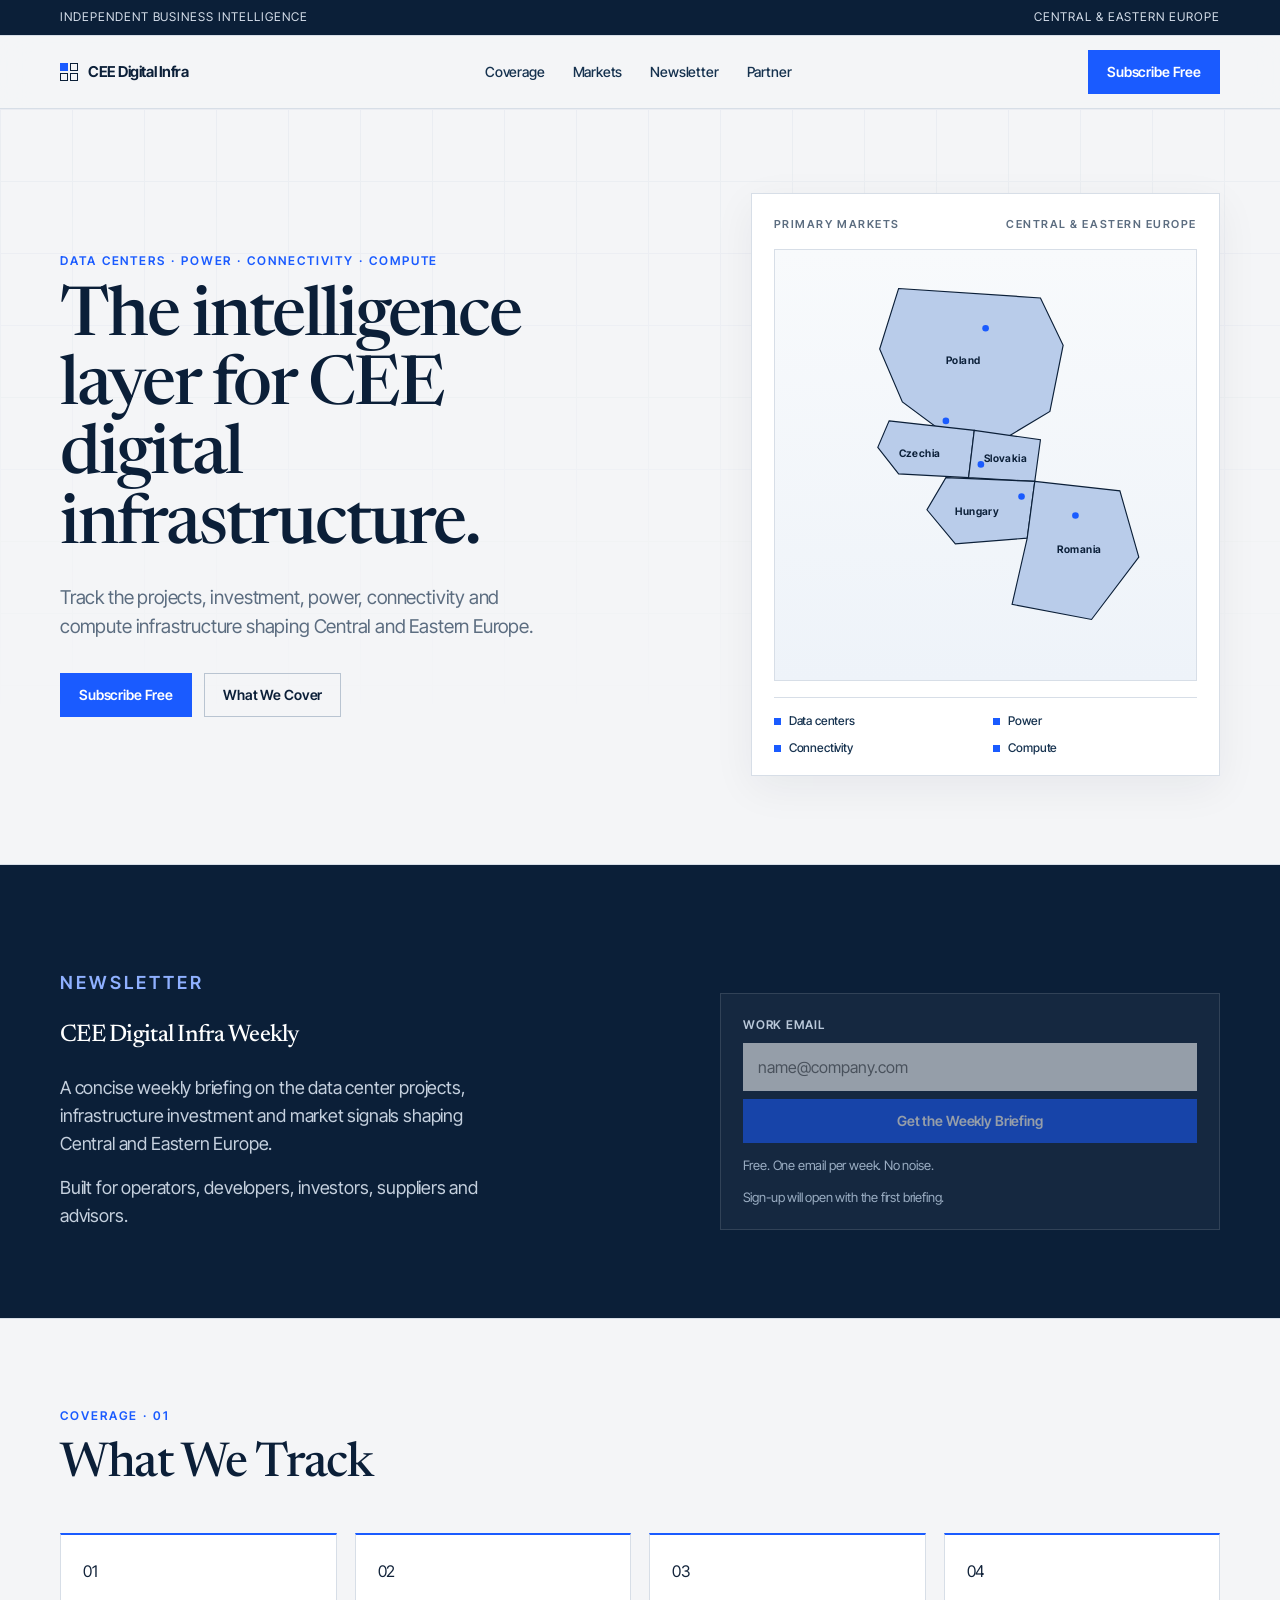
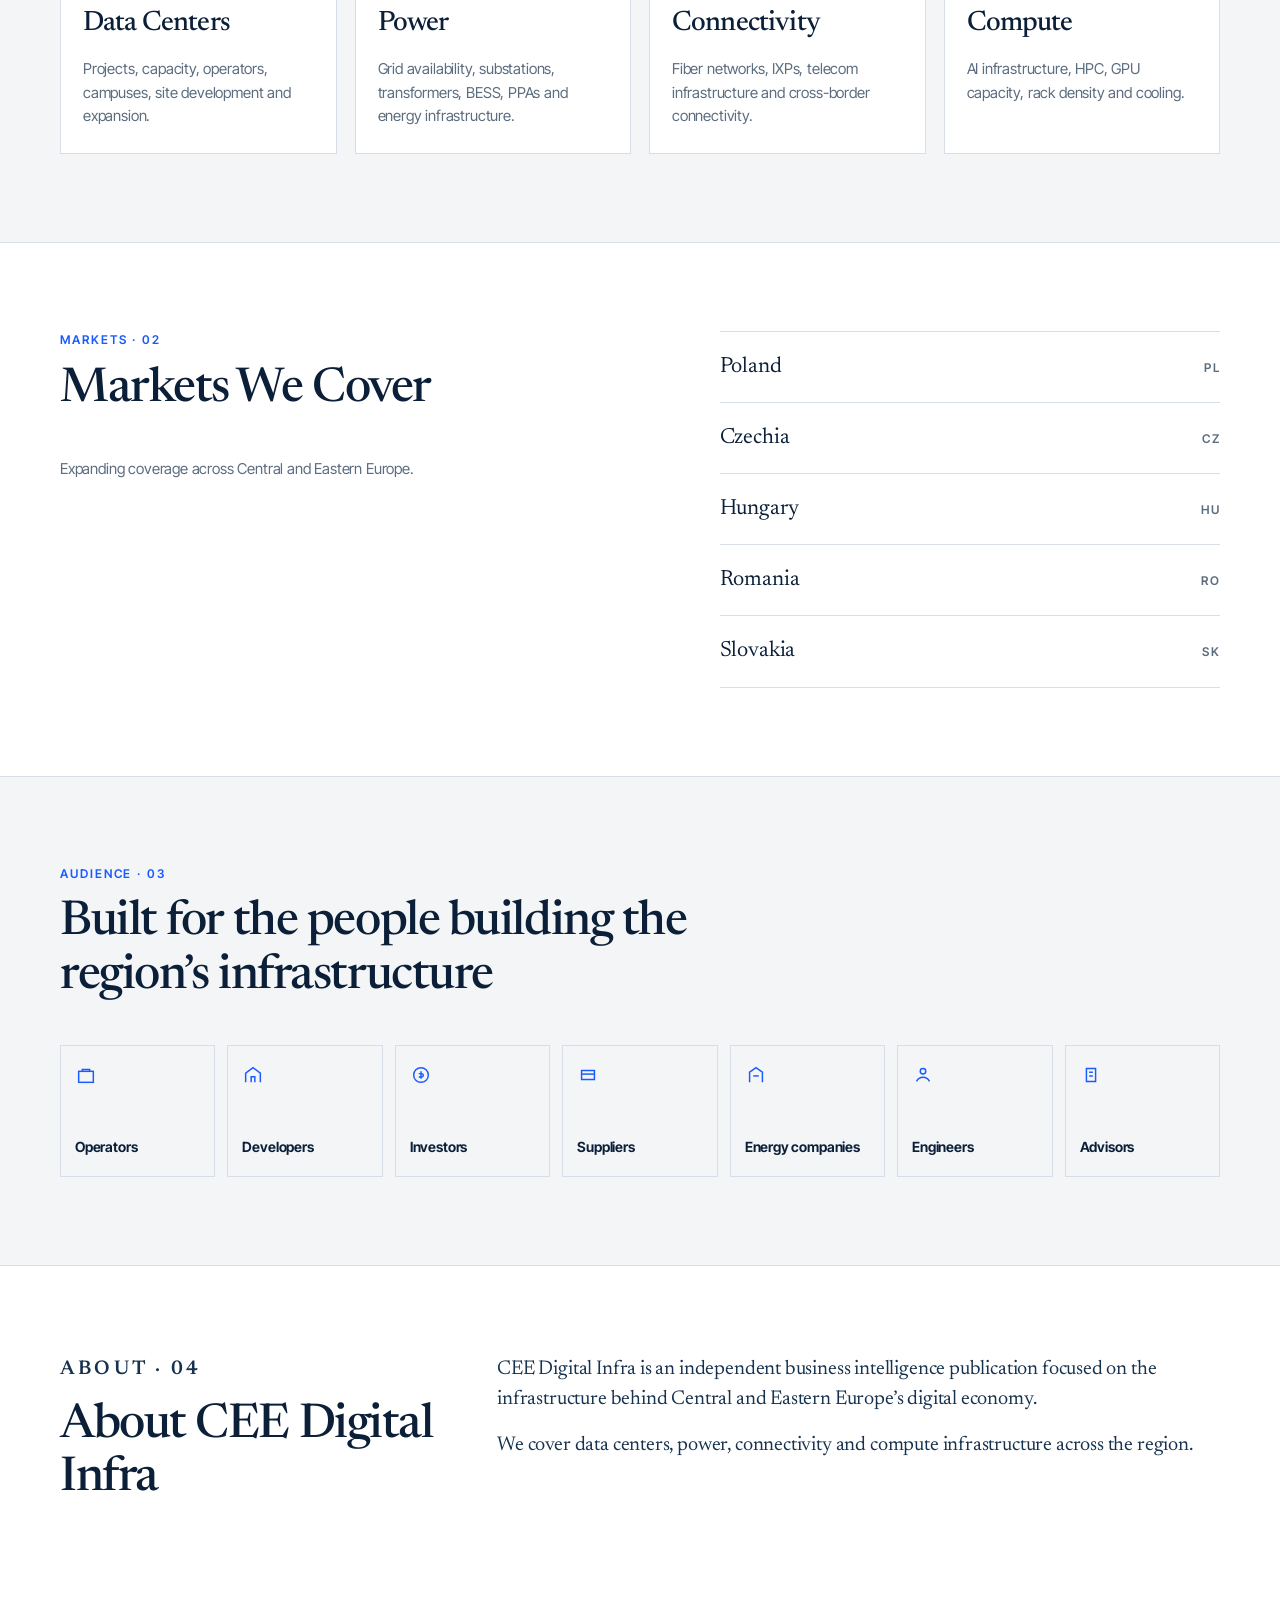
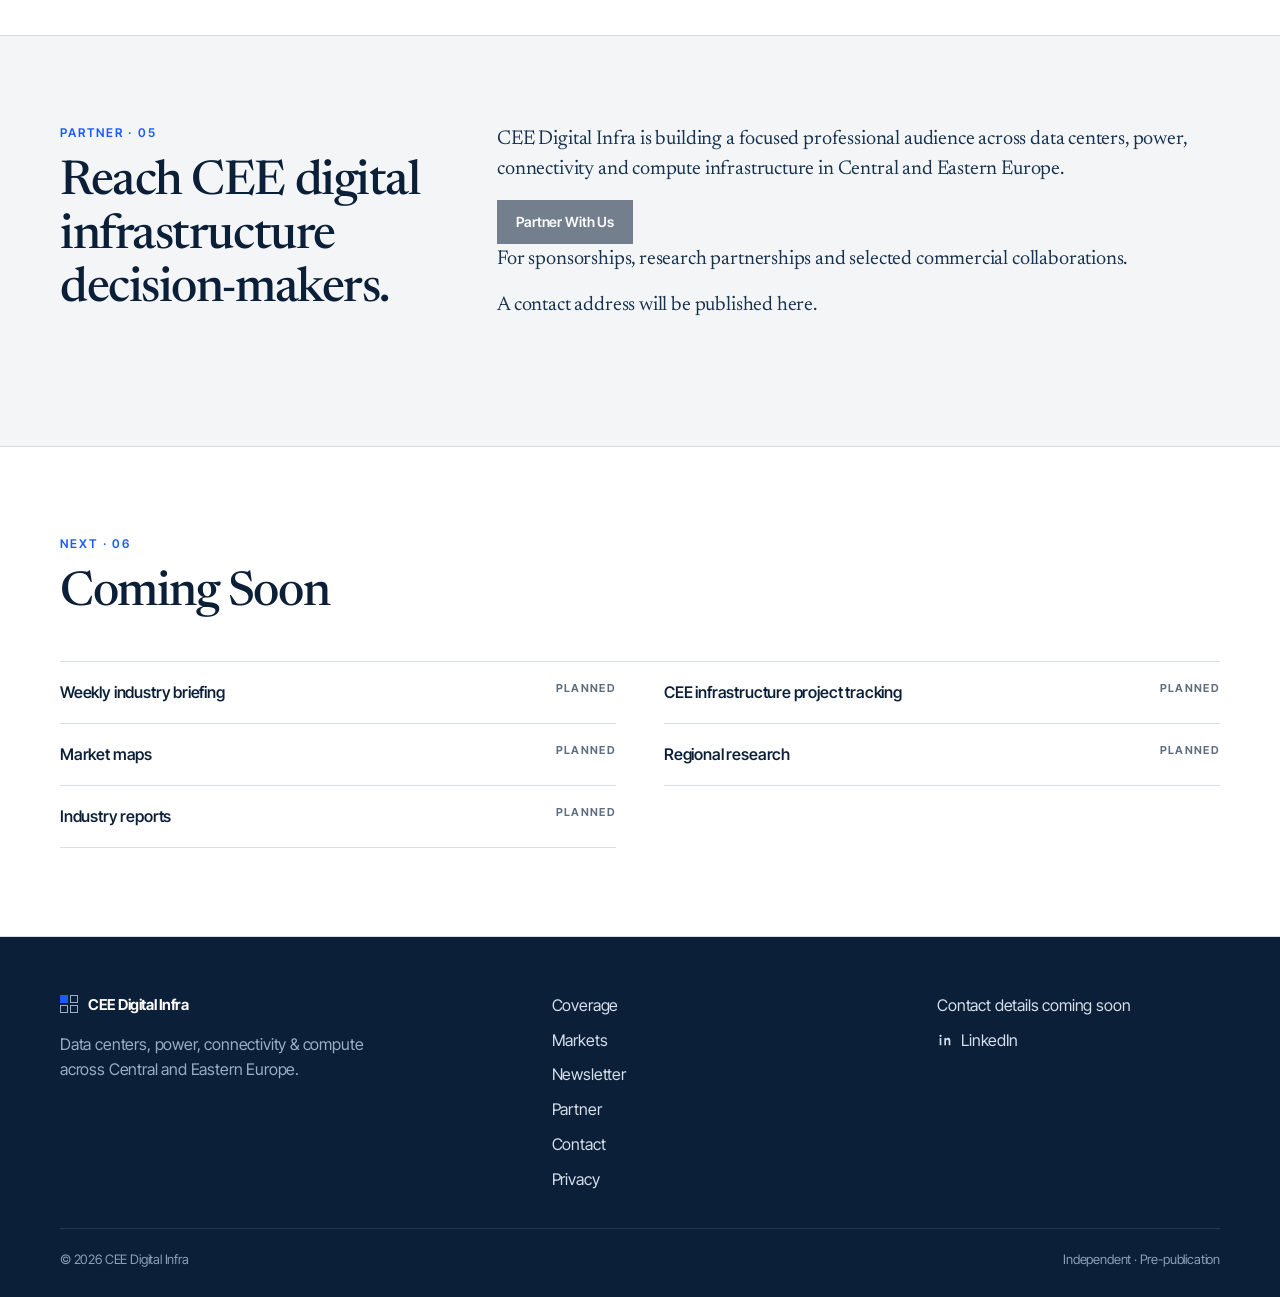
==== commit a5d880eb: "Hold email capture until addresses exist. Keep the newsletter and partner blocks visible, but remove" ====
--- a/index.html
+++ b/index.html
@@ -144,17 +144,14 @@
             </p>
             <p class="audience-line">Built for operators, developers, investors, suppliers and advisors.</p>
           </div>
-          <form class="signup" id="weekly-form" action="https://formsubmit.co/ajax/editor@ceedigitalinfra.com" method="POST">
-            <input class="honey" type="text" name="_honey" tabindex="-1" autocomplete="off" />
-            <input type="hidden" name="_subject" value="CEE Digital Infra Weekly — new subscriber" />
-            <input type="hidden" name="_captcha" value="false" />
+          <form class="signup" id="weekly-form">
             <label for="email">Work email</label>
             <div class="signup-row">
-              <input id="email" name="email" type="email" autocomplete="email" required placeholder="name@company.com" />
-              <button class="btn btn-primary" type="submit">Get the Weekly Briefing</button>
+              <input id="email" name="email" type="email" autocomplete="email" placeholder="name@company.com" disabled />
+              <button class="btn btn-primary" type="button" disabled>Get the Weekly Briefing</button>
             </div>
             <p class="form-note">Free. One email per week. No noise.</p>
-            <p class="form-status" id="form-status" role="status" aria-live="polite"></p>
+            <p class="form-status">Sign-up will open with the first briefing.</p>
           </form>
         </div>
       </section>
@@ -280,14 +277,12 @@
               data centers, power, connectivity and compute infrastructure in
               Central and Eastern Europe.
             </p>
-            <a class="btn btn-navy" href="mailto:partnerships@ceedigitalinfra.com">Partner With Us</a>
+            <span class="btn btn-navy" aria-disabled="true">Partner With Us</span>
             <p class="muted">
               For sponsorships, research partnerships and selected commercial
               collaborations.
             </p>
-            <p>
-              <a class="mail" href="mailto:partnerships@ceedigitalinfra.com">partnerships@ceedigitalinfra.com</a>
-            </p>
+            <p class="muted">A contact address will be published here.</p>
           </div>
         </div>
       </section>
@@ -328,7 +323,7 @@
             <a href="privacy.html">Privacy</a>
           </nav>
           <div class="footer-contact">
-            <a href="mailto:editor@ceedigitalinfra.com">editor@ceedigitalinfra.com</a>
+            <span>Contact details coming soon</span>
             <a class="linkedin" href="https://www.linkedin.com/" rel="noopener noreferrer">
               <svg viewBox="0 0 24 24" aria-hidden="true"><path d="M6.5 9H4V20h2.5V9zM5.25 4A1.75 1.75 0 1 0 5.26 7.5 1.75 1.75 0 0 0 5.25 4zM20 20h-2.5v-5.6c0-1.8-.64-2.7-1.86-2.7-1.36 0-2.14.92-2.14 2.7V20H11V9h2.4v1.5c.5-.9 1.6-1.8 3.3-1.8 2.2 0 3.3 1.4 3.3 4.3V20z"/></svg>
               LinkedIn
--- a/styles.css
+++ b/styles.css
@@ -498,6 +498,14 @@
   outline-offset: 1px;
 }
 
+.signup input:disabled,
+.signup .btn:disabled,
+.btn[aria-disabled="true"] {
+  opacity: 0.55;
+  cursor: not-allowed;
+  pointer-events: none;
+}
+
 .form-note,
 .form-status {
   margin: 12px 0 0;
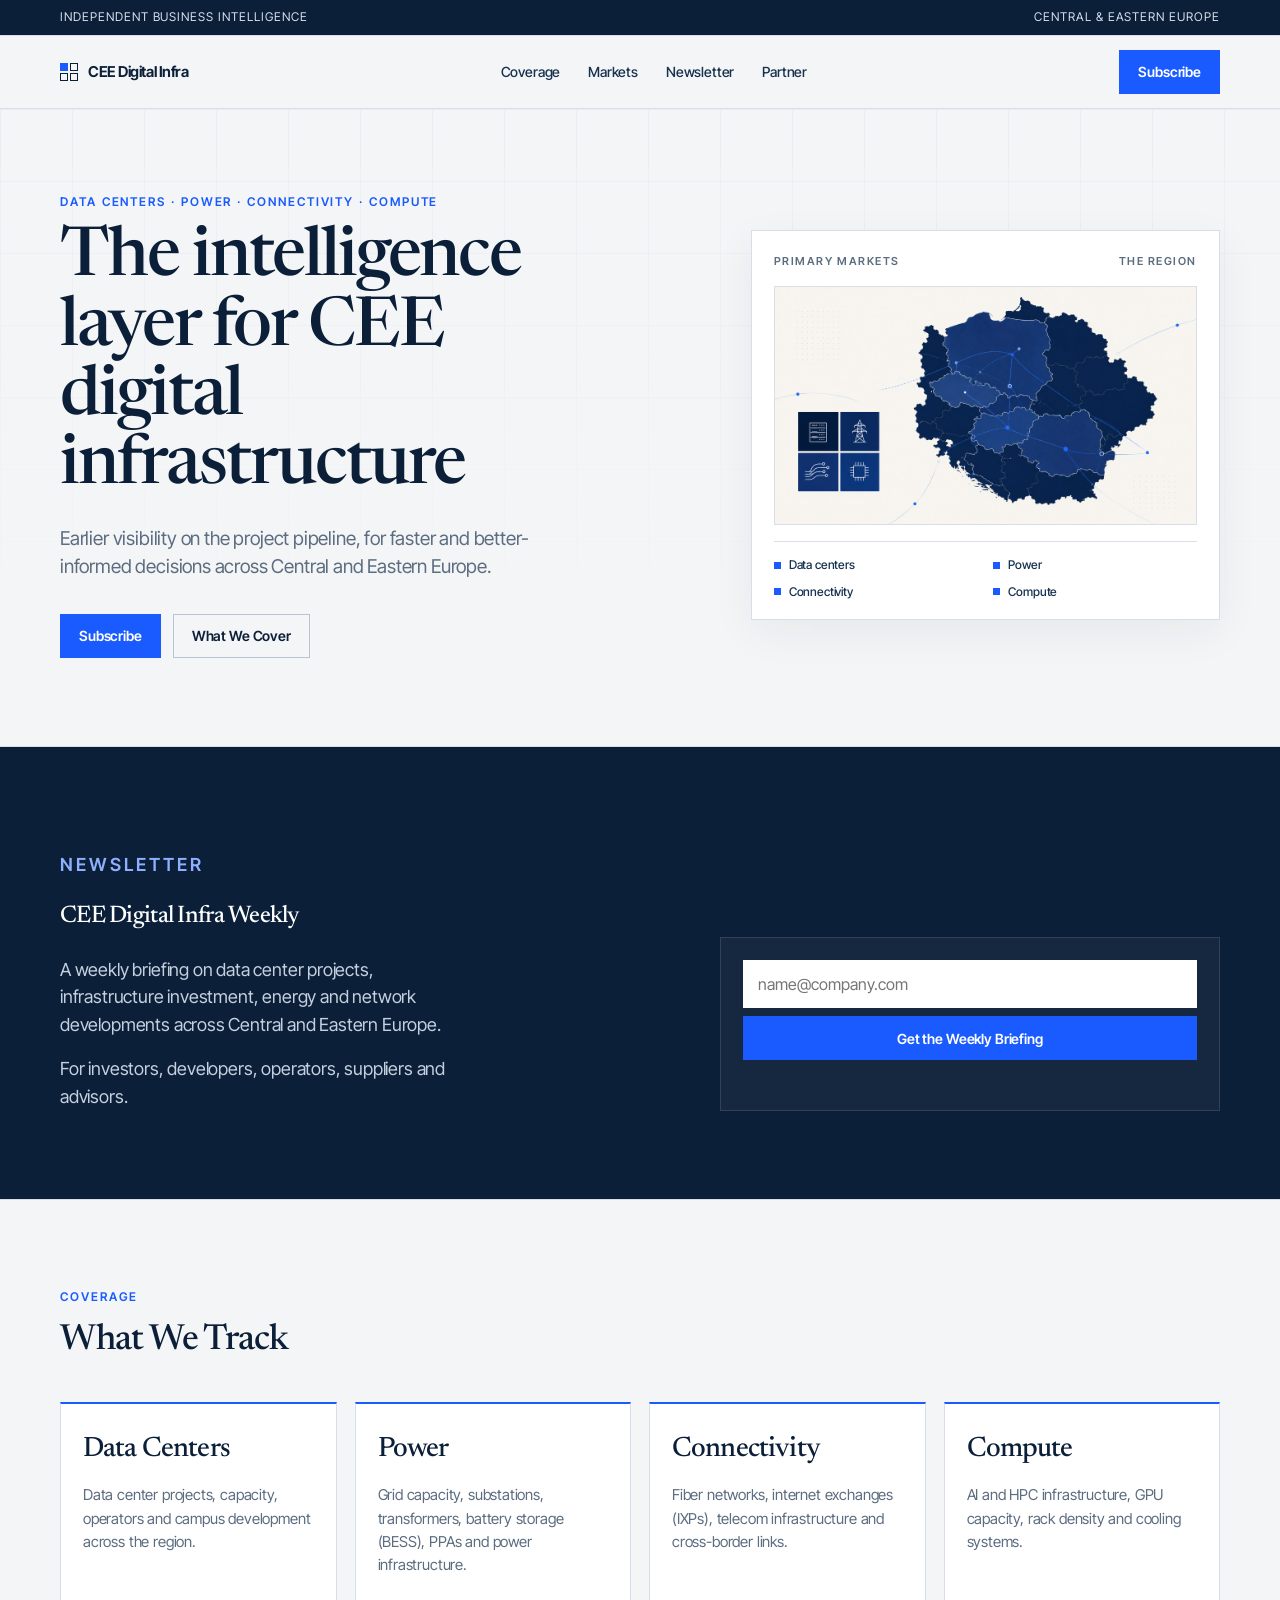
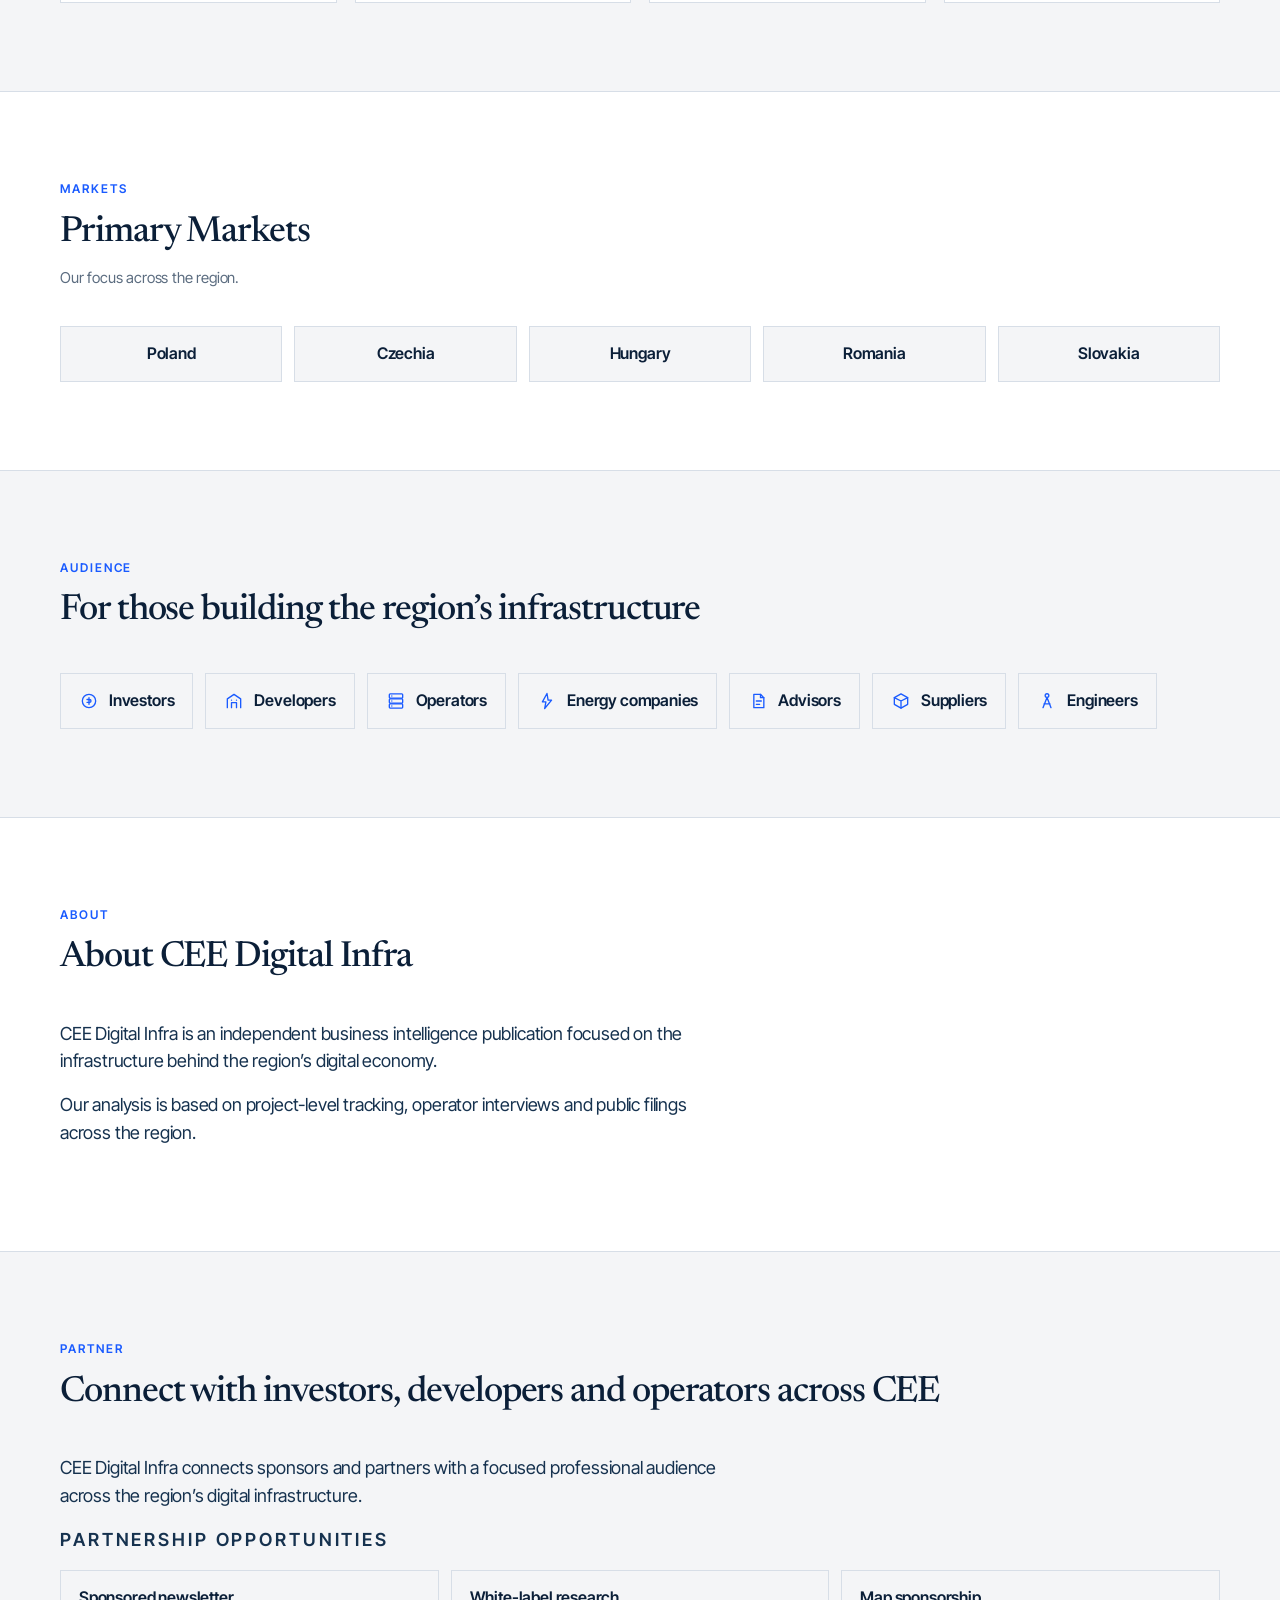
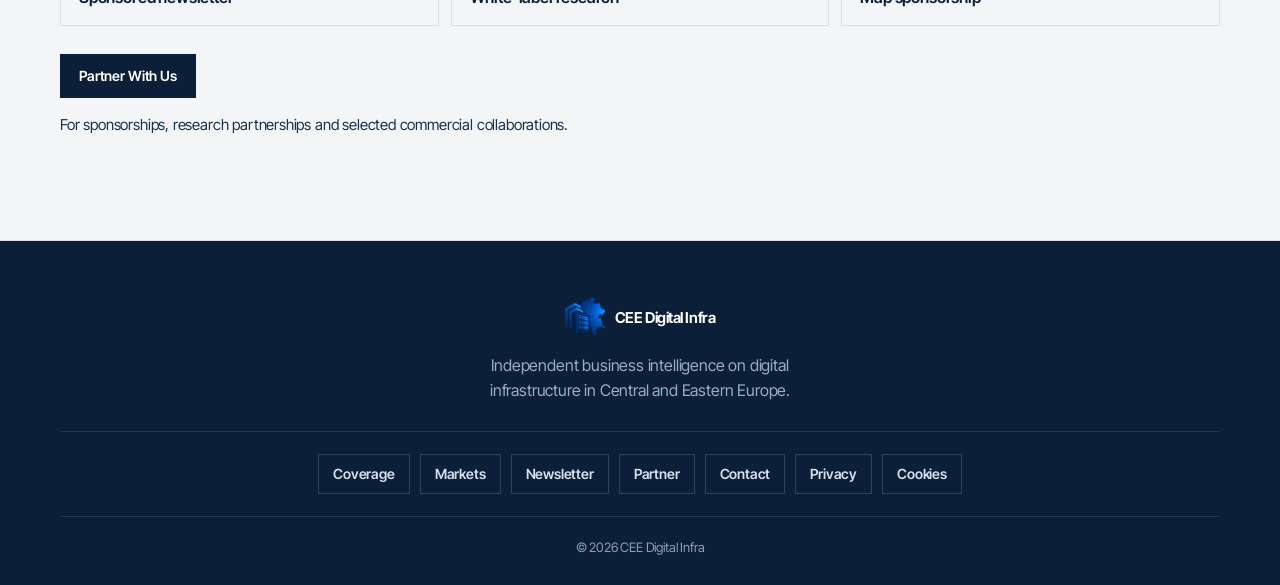
==== commit 9fa2c0e8: "Update files" ====
--- a/index.html
+++ b/index.html
@@ -50,7 +50,7 @@
           <a href="#partner">Partner</a>
         </nav>
         <div class="header-actions">
-          <a class="btn btn-primary" href="#newsletter">Subscribe Free</a>
+          <a class="btn btn-primary" href="#newsletter">Subscribe</a>
           <button class="menu-toggle" type="button" aria-expanded="false" aria-controls="site-nav" aria-label="Open menu">
             <span></span>
           </button>
@@ -63,64 +63,30 @@
         <div class="container hero-grid">
           <div class="hero-copy">
             <p class="kicker">Data centers · Power · Connectivity · Compute</p>
-            <h1>The intelligence layer for CEE digital infrastructure.</h1>
+            <h1>The intelligence layer for CEE digital infrastructure</h1>
             <p class="lede">
-              Track the projects, investment, power, connectivity and compute
-              infrastructure shaping Central and Eastern Europe.
+              Earlier visibility on the project pipeline, for faster and
+              better-informed decisions across Central and Eastern Europe.
             </p>
             <div class="hero-actions">
-              <a class="btn btn-primary" href="#newsletter">Subscribe Free</a>
+              <a class="btn btn-primary" href="#newsletter">Subscribe</a>
               <a class="btn btn-ghost" href="#coverage">What We Cover</a>
             </div>
           </div>
 
-          <aside class="panel hero-panel" aria-label="Central and Eastern Europe coverage map">
+          <aside class="panel hero-panel">
             <div class="panel-label">
               <span>Primary markets</span>
-              <span>Central &amp; Eastern Europe</span>
+              <span>The region</span>
             </div>
             <div class="map-frame">
-              <svg class="map" viewBox="0 0 420 430" role="img" aria-labelledby="mapTitle mapDesc">
-                <title id="mapTitle">Map of primary CEE markets</title>
-                <desc id="mapDesc">
-                  Poland, Czechia, Slovakia, Hungary and Romania, with schematic
-                  power, fiber and compute connections. No capacity or project
-                  figures.
-                </desc>
-                <path class="strand" d="M210 70 L168 168 L205 214 L248 248 L305 268" />
-                <path class="strand" d="M210 70 L248 248" />
-                <path class="strand" d="M168 168 L248 248" />
-                <path
-                  class="map-country is-focus"
-                  d="M118 28 L268 38 L292 88 L278 158 L228 188 L168 182 L122 148 L98 92 Z"
-                />
-                <path
-                  class="map-country is-focus"
-                  d="M108 168 L198 178 L192 228 L118 224 L96 196 Z"
-                />
-                <path
-                  class="map-country is-focus"
-                  d="M198 178 L268 188 L262 232 L192 228 Z"
-                />
-                <path
-                  class="map-country is-focus"
-                  d="M168 228 L262 232 L254 292 L178 298 L148 262 Z"
-                />
-                <path
-                  class="map-country is-focus"
-                  d="M262 232 L352 242 L372 312 L322 378 L238 362 L254 292 Z"
-                />
-                <text class="map-label" x="168" y="108">Poland</text>
-                <text class="map-label" x="118" y="206">Czechia</text>
-                <text class="map-label" x="208" y="212">Slovakia</text>
-                <text class="map-label" x="178" y="268">Hungary</text>
-                <text class="map-label" x="286" y="308">Romania</text>
-                <circle class="node" cx="210" cy="70" r="3.5" />
-                <circle class="node" cx="168" cy="168" r="3.5" />
-                <circle class="node" cx="205" cy="214" r="3.5" />
-                <circle class="node" cx="248" cy="248" r="3.5" />
-                <circle class="node" cx="305" cy="268" r="3.5" />
-              </svg>
+              <img
+                class="map"
+                src="assets/cee-markets.jpg"
+                width="1024"
+                height="576"
+                alt=""
+              />
             </div>
             <div class="legend">
               <span><i></i> Data centers</span>
@@ -138,20 +104,21 @@
             <p class="kicker">Newsletter</p>
             <h2>CEE Digital Infra Weekly</h2>
             <p>
-              A concise weekly briefing on the data center projects,
-              infrastructure investment and market signals shaping Central and
+              A weekly briefing on data center projects, infrastructure
+              investment, energy and network developments across Central and
               Eastern Europe.
             </p>
-            <p class="audience-line">Built for operators, developers, investors, suppliers and advisors.</p>
-          </div>
-          <form class="signup" id="weekly-form">
-            <label for="email">Work email</label>
+            <p class="audience-line">For investors, developers, operators, suppliers and advisors.</p>
+          </div>
+          <form class="signup" id="weekly-form" action="https://formsubmit.co/ajax/editor@ceedigitalinfra.com" method="POST">
+            <input class="honey" type="text" name="_honey" tabindex="-1" autocomplete="off" />
+            <input type="hidden" name="_subject" value="CEE Digital Infra Weekly — new subscriber" />
+            <input type="hidden" name="_captcha" value="false" />
             <div class="signup-row">
-              <input id="email" name="email" type="email" autocomplete="email" placeholder="name@company.com" disabled />
-              <button class="btn btn-primary" type="button" disabled>Get the Weekly Briefing</button>
-            </div>
-            <p class="form-note">Free. One email per week. No noise.</p>
-            <p class="form-status">Sign-up will open with the first briefing.</p>
+              <input id="email" name="email" type="email" autocomplete="email" required placeholder="name@company.com" aria-label="Work email" />
+              <button class="btn btn-primary" type="submit">Get the Weekly Briefing</button>
+            </div>
+            <p class="form-status" role="status"></p>
           </form>
         </div>
       </section>
@@ -159,29 +126,25 @@
       <section class="section" id="coverage">
         <div class="container">
           <div class="section-head">
-            <p class="kicker">Coverage · 01</p>
+            <p class="kicker">Coverage</p>
             <h2>What We Track</h2>
           </div>
           <div class="card-grid">
             <article class="card">
-              <div class="index">01</div>
               <h3>Data Centers</h3>
-              <p>Projects, capacity, operators, campuses, site development and expansion.</p>
+              <p>Data center projects, capacity, operators and campus development across the region.</p>
             </article>
             <article class="card">
-              <div class="index">02</div>
               <h3>Power</h3>
-              <p>Grid availability, substations, transformers, BESS, PPAs and energy infrastructure.</p>
+              <p>Grid capacity, substations, transformers, battery storage (BESS), PPAs and power infrastructure.</p>
             </article>
             <article class="card">
-              <div class="index">03</div>
               <h3>Connectivity</h3>
-              <p>Fiber networks, IXPs, telecom infrastructure and cross-border connectivity.</p>
+              <p>Fiber networks, internet exchanges (IXPs), telecom infrastructure and cross-border links.</p>
             </article>
             <article class="card">
-              <div class="index">04</div>
               <h3>Compute</h3>
-              <p>AI infrastructure, HPC, GPU capacity, rack density and cooling.</p>
+              <p>AI and HPC infrastructure, GPU capacity, rack density and cooling systems.</p>
             </article>
           </div>
         </div>
@@ -191,115 +154,125 @@
         <div class="container markets-layout">
           <div>
             <div class="section-head">
-              <p class="kicker">Markets · 02</p>
-              <h2>Markets We Cover</h2>
-            </div>
-            <p class="expanding">Expanding coverage across Central and Eastern Europe.</p>
-          </div>
-          <div class="market-list">
-            <span>Poland <small>PL</small></span>
-            <span>Czechia <small>CZ</small></span>
-            <span>Hungary <small>HU</small></span>
-            <span>Romania <small>RO</small></span>
-            <span>Slovakia <small>SK</small></span>
-          </div>
+              <p class="kicker">Markets</p>
+              <h2>Primary Markets</h2>
+            </div>
+            <p class="expanding">Our focus across the region.</p>
+          </div>
+          <ul class="market-list">
+            <li>Poland</li>
+            <li>Czechia</li>
+            <li>Hungary</li>
+            <li>Romania</li>
+            <li>Slovakia</li>
+          </ul>
         </div>
       </section>
 
       <section class="section" id="audience">
         <div class="container">
           <div class="section-head">
-            <p class="kicker">Audience · 03</p>
-            <h2>Built for the people building the region’s infrastructure</h2>
-          </div>
-          <div class="audience-grid">
-            <div class="person">
-              <svg viewBox="0 0 24 24" aria-hidden="true"><rect x="4" y="8" width="16" height="12"/><path d="M8 8V6h8v2"/></svg>
-              <strong>Operators</strong>
-            </div>
-            <div class="person">
-              <svg viewBox="0 0 24 24" aria-hidden="true"><path d="M4 20V10l8-6 8 6v10"/><path d="M10 20v-6h4v6"/></svg>
-              <strong>Developers</strong>
-            </div>
-            <div class="person">
-              <svg viewBox="0 0 24 24" aria-hidden="true"><circle cx="12" cy="12" r="8"/><path d="M12 8v8M9.5 10.5h3.2a1.8 1.8 0 0 1 0 3.6H9.5"/></svg>
-              <strong>Investors</strong>
-            </div>
-            <div class="person">
-              <svg viewBox="0 0 24 24" aria-hidden="true"><path d="M5 7h14v10H5z"/><path d="M5 11h14"/></svg>
-              <strong>Suppliers</strong>
-            </div>
-            <div class="person">
-              <svg viewBox="0 0 24 24" aria-hidden="true"><path d="M5 20V9l7-5 7 5v11"/><path d="M9 13h6"/></svg>
-              <strong>Energy companies</strong>
-            </div>
-            <div class="person">
-              <svg viewBox="0 0 24 24" aria-hidden="true"><circle cx="12" cy="8" r="3"/><path d="M5 19c1.4-3 4-4.5 7-4.5S17.6 16 19 19"/></svg>
-              <strong>Engineers</strong>
-            </div>
-            <div class="person">
-              <svg viewBox="0 0 24 24" aria-hidden="true"><path d="M7 5h10v14H7z"/><path d="M10 9h4M10 13h4"/></svg>
-              <strong>Advisors</strong>
-            </div>
-          </div>
+            <p class="kicker">Audience</p>
+            <h2>For those building the region’s infrastructure</h2>
+          </div>
+          <ul class="audience-grid">
+            <li>
+              <svg viewBox="0 0 24 24" aria-hidden="true">
+                <circle cx="12" cy="12" r="8" />
+                <path d="M12 8v8M9.6 10.2h3.1a1.7 1.7 0 1 1 0 3.4H9.6" />
+              </svg>
+              Investors
+            </li>
+            <li>
+              <svg viewBox="0 0 24 24" aria-hidden="true">
+                <path d="M4 20V9.5L12 4l8 5.5V20" />
+                <path d="M9 20v-6h6v6" />
+                <path d="M9 11h.01M15 11h.01" />
+              </svg>
+              Developers
+            </li>
+            <li>
+              <svg viewBox="0 0 24 24" aria-hidden="true">
+                <rect x="4" y="3.5" width="16" height="5" rx="1" />
+                <rect x="4" y="9.5" width="16" height="5" rx="1" />
+                <rect x="4" y="15.5" width="16" height="5" rx="1" />
+                <path d="M7 6h.01M7 12h.01M7 18h.01" />
+              </svg>
+              Operators
+            </li>
+            <li>
+              <svg viewBox="0 0 24 24" aria-hidden="true">
+                <path d="M12 3 6.5 13h4.2L9.2 21 17.5 11h-4.2L12 3z" />
+              </svg>
+              Energy companies
+            </li>
+            <li>
+              <svg viewBox="0 0 24 24" aria-hidden="true">
+                <path d="M7 4h8l4 4v12H7z" />
+                <path d="M15 4v4h4M10 12h6M10 16h4" />
+              </svg>
+              Advisors
+            </li>
+            <li>
+              <svg viewBox="0 0 24 24" aria-hidden="true">
+                <path d="M12 3.5 20 8v8l-8 4.5L4 16V8l8-4.5z" />
+                <path d="M12 12 20 8M12 12v8.5M12 12 4 8" />
+              </svg>
+              Suppliers
+            </li>
+            <li>
+              <svg viewBox="0 0 24 24" aria-hidden="true">
+                <circle cx="12" cy="5.5" r="2.2" />
+                <path d="M12 7.8 7.2 20M12 7.8 16.8 20M8.4 15.5h7.2" />
+              </svg>
+              Engineers
+            </li>
+          </ul>
         </div>
       </section>
 
       <section class="section alt" id="about">
-        <div class="container about-grid">
+        <div class="container">
           <div class="section-head">
-            <p class="kicker">About · 04</p>
+            <p class="kicker">About</p>
             <h2>About CEE Digital Infra</h2>
           </div>
-          <div>
+          <div class="about-copy">
             <p>
               CEE Digital Infra is an independent business intelligence publication
-              focused on the infrastructure behind Central and Eastern Europe’s
-              digital economy.
+              focused on the infrastructure behind the region’s digital economy.
             </p>
             <p>
-              We cover data centers, power, connectivity and compute infrastructure
-              across the region.
-            </p>
-          </div>
-        </div>
-      </section>
-
-      <section class="section" id="partner">
-        <div class="container partner-grid">
+              Our analysis is based on project-level tracking, operator interviews
+              and public filings across the region.
+            </p>
+          </div>
+        </div>
+      </section>
+
+      <section class="section partner" id="partner">
+        <div class="container">
           <div class="section-head">
-            <p class="kicker">Partner · 05</p>
-            <h2>Reach CEE digital infrastructure decision-makers.</h2>
+            <p class="kicker">Partner</p>
+            <h2>Connect with investors, developers and operators across CEE</h2>
           </div>
           <div class="partner-copy">
             <p>
-              CEE Digital Infra is building a focused professional audience across
-              data centers, power, connectivity and compute infrastructure in
-              Central and Eastern Europe.
-            </p>
-            <span class="btn btn-navy" aria-disabled="true">Partner With Us</span>
+              CEE Digital Infra connects sponsors and partners with a focused
+              professional audience across the region’s digital infrastructure.
+            </p>
+            <p class="partner-opps-label">Partnership opportunities</p>
+            <ul class="partner-opps">
+              <li>Sponsored newsletter</li>
+              <li>White-label research</li>
+              <li>Map sponsorship</li>
+            </ul>
+            <a class="btn btn-navy" href="mailto:editor@ceedigitalinfra.com">Partner With Us</a>
             <p class="muted">
               For sponsorships, research partnerships and selected commercial
               collaborations.
             </p>
-            <p class="muted">A contact address will be published here.</p>
-          </div>
-        </div>
-      </section>
-
-      <section class="section alt" id="coming-soon">
-        <div class="container">
-          <div class="section-head">
-            <p class="kicker">Next · 06</p>
-            <h2>Coming Soon</h2>
-          </div>
-          <ul class="coming-list">
-            <li><b>Weekly industry briefing</b><span class="tag">Planned</span></li>
-            <li><b>CEE infrastructure project tracking</b><span class="tag">Planned</span></li>
-            <li><b>Market maps</b><span class="tag">Planned</span></li>
-            <li><b>Regional research</b><span class="tag">Planned</span></li>
-            <li><b>Industry reports</b><span class="tag">Planned</span></li>
-          </ul>
+          </div>
         </div>
       </section>
     </main>
@@ -308,31 +281,24 @@
       <div class="container">
         <div class="footer-grid">
           <div class="footer-brand">
-            <div class="brand">
-              <span class="mark" aria-hidden="true"><span></span><span></span><span></span><span></span></span>
+            <a class="brand" href="#top">
+              <img src="assets/logo.png" alt="" />
               <span class="brand-name">CEE Digital Infra</span>
-            </div>
-            <p>Data centers, power, connectivity &amp; compute across Central and Eastern Europe.</p>
-          </div>
-          <nav class="footer-links" aria-label="Footer">
-            <a href="#coverage">Coverage</a>
-            <a href="#markets">Markets</a>
-            <a href="#newsletter">Newsletter</a>
-            <a href="#partner">Partner</a>
-            <a href="#contact">Contact</a>
-            <a href="privacy.html">Privacy</a>
-          </nav>
-          <div class="footer-contact">
-            <span>Contact details coming soon</span>
-            <a class="linkedin" href="https://www.linkedin.com/" rel="noopener noreferrer">
-              <svg viewBox="0 0 24 24" aria-hidden="true"><path d="M6.5 9H4V20h2.5V9zM5.25 4A1.75 1.75 0 1 0 5.26 7.5 1.75 1.75 0 0 0 5.25 4zM20 20h-2.5v-5.6c0-1.8-.64-2.7-1.86-2.7-1.36 0-2.14.92-2.14 2.7V20H11V9h2.4v1.5c.5-.9 1.6-1.8 3.3-1.8 2.2 0 3.3 1.4 3.3 4.3V20z"/></svg>
-              LinkedIn
             </a>
-          </div>
-        </div>
+            <p class="footer-tagline">Independent business intelligence on digital infrastructure in Central and Eastern Europe.</p>
+          </div>
+        </div>
+        <nav class="footer-links" aria-label="Footer">
+          <a href="#coverage">Coverage</a>
+          <a href="#markets">Markets</a>
+          <a href="#newsletter">Newsletter</a>
+          <a href="#partner">Partner</a>
+          <a href="mailto:editor@ceedigitalinfra.com">Contact</a>
+          <a href="privacy.html">Privacy</a>
+          <a href="cookies.html">Cookies</a>
+        </nav>
         <div class="copyright">
           <span>© <span id="year"></span> CEE Digital Infra</span>
-          <span>Independent · Pre-publication</span>
         </div>
       </div>
     </footer>
--- a/styles.css
+++ b/styles.css
@@ -87,7 +87,6 @@
 }
 
 .section-head {
-  max-width: 720px;
   margin-bottom: 40px;
 }
 
@@ -104,8 +103,14 @@
 
 .section-head h2 {
   margin: 0;
-  font-size: clamp(32px, 4vw, 48px);
-  line-height: 1.12;
+  font-size: clamp(28px, 3vw, 36px);
+  line-height: 1.15;
+}
+
+@media (min-width: 1100px) {
+  .section-head h2 {
+    white-space: nowrap;
+  }
 }
 
 .muted {
@@ -150,6 +155,12 @@
   align-items: center;
   gap: 10px;
   min-width: max-content;
+}
+
+.brand img {
+  display: block;
+  height: 36px;
+  width: auto;
 }
 
 .mark {
@@ -348,45 +359,15 @@
 }
 
 .map-frame {
+  overflow: hidden;
   border: 1px solid var(--line);
-  background:
-    linear-gradient(180deg, #f8fafc 0%, #eef3f9 100%);
-  padding: 12px;
+  background: #f4f1ea;
 }
 
 .map {
+  display: block;
   width: 100%;
   height: auto;
-}
-
-.map-country {
-  fill: #d5e0ee;
-  stroke: var(--navy);
-  stroke-width: 1.2;
-}
-
-.map-country.is-focus {
-  fill: #b9ccea;
-}
-
-.map-label {
-  fill: var(--navy);
-  font-family: var(--sans);
-  font-size: 11px;
-  font-weight: 650;
-  letter-spacing: 0.04em;
-}
-
-.node {
-  fill: var(--blue);
-}
-
-.strand {
-  fill: none;
-  stroke: var(--blue);
-  stroke-width: 1;
-  stroke-dasharray: 3 4;
-  opacity: 0.7;
 }
 
 .legend {
@@ -459,19 +440,10 @@
 }
 
 .signup {
+  position: relative;
   background: rgba(255, 255, 255, 0.04);
   border: 1px solid rgba(255, 255, 255, 0.12);
   padding: 22px;
-}
-
-.signup label {
-  display: block;
-  margin-bottom: 8px;
-  font-size: 12px;
-  font-weight: 600;
-  letter-spacing: 0.08em;
-  text-transform: uppercase;
-  color: #b9c8d9;
 }
 
 .signup-row {
@@ -506,25 +478,25 @@
   pointer-events: none;
 }
 
-.form-note,
-.form-status {
-  margin: 12px 0 0;
-  font-size: 13px;
-  color: #9aadc2;
-}
-
-.form-status.is-success {
-  color: #b7f0c8;
-}
-
-.form-status.is-error {
-  color: #ffc4c4;
-}
-
 .honey {
   position: absolute;
   left: -9999px;
   opacity: 0;
+}
+
+.form-status {
+  margin: 12px 0 0;
+  min-height: 1.2em;
+  font-size: 13px;
+  color: #9aadc2;
+}
+
+.form-status.is-success {
+  color: #b7f0c8;
+}
+
+.form-status.is-error {
+  color: #ffc4c4;
 }
 
 .card-grid {
@@ -540,16 +512,8 @@
   border-top: 2px solid var(--blue);
 }
 
-.card.index {
-  font-size: 11px;
-  font-weight: 650;
-  letter-spacing: 0.14em;
-  text-transform: uppercase;
-  color: var(--blue);
-}
-
 .card h3 {
-  margin: 18px 0 12px;
+  margin: 0 0 12px;
   font-family: var(--serif);
   font-size: 28px;
   font-weight: 500;
@@ -565,92 +529,124 @@
 
 .markets-layout {
   display: grid;
-  grid-template-columns: 1.1fr 0.9fr;
-  gap: 48px;
-  align-items: start;
+  gap: 36px;
+}
+
+.markets-layout .section-head {
+  margin-bottom: 0;
 }
 
 .market-list {
   display: grid;
-  gap: 0;
-  border-top: 1px solid var(--line);
-}
-
-.market-list a,
-.market-list span {
-  display: flex;
-  justify-content: space-between;
-  align-items: baseline;
-  padding: 18px 0;
-  border-bottom: 1px solid var(--line);
-  font-size: 22px;
-  font-family: var(--serif);
+  grid-template-columns: repeat(5, minmax(0, 1fr));
+  gap: 12px;
+  margin: 0;
+  padding: 0;
+  list-style: none;
+}
+
+.market-list li {
+  display: flex;
+  align-items: center;
+  justify-content: center;
+  min-height: 56px;
+  padding: 14px 18px;
+  border: 1px solid var(--line);
+  background: var(--bg);
+  font-size: 16px;
+  font-weight: 600;
   color: var(--navy);
 }
 
-.market-list small {
-  font-family: var(--sans);
-  font-size: 12px;
-  font-weight: 600;
-  letter-spacing: 0.12em;
-  text-transform: uppercase;
-  color: var(--muted);
-}
-
 .expanding {
-  margin: 22px 0 0;
+  margin: 12px 0 0;
   font-size: 15px;
   color: var(--muted);
 }
 
 .audience-grid {
-  display: grid;
-  grid-template-columns: repeat(7, 1fr);
+  display: flex;
+  flex-wrap: wrap;
   gap: 12px;
-}
-
-.person {
-  min-height: 132px;
-  padding: 18px 14px;
+  margin: 0;
+  padding: 0;
+  list-style: none;
+}
+
+.audience-grid li {
+  display: flex;
+  align-items: center;
+  gap: 10px;
+  min-height: 56px;
+  padding: 14px 18px;
   border: 1px solid var(--line);
   background: var(--bg);
-  display: flex;
-  flex-direction: column;
-  justify-content: space-between;
-}
-
-.person svg {
-  width: 22px;
-  height: 22px;
+  font-size: 16px;
+  font-weight: 600;
+  color: var(--navy);
+}
+
+.audience-grid svg {
+  width: 20px;
+  height: 20px;
+  flex: 0 0 auto;
   stroke: var(--blue);
   fill: none;
   stroke-width: 1.6;
-}
-
-.person strong {
-  font-size: 14px;
-  font-weight: 650;
-  color: var(--navy);
-}
-
-.about-grid,
-.partner-grid {
-  display: grid;
-  grid-template-columns: 0.7fr 1.3fr;
-  gap: 48px;
-}
-
-.about-grid p,
+  stroke-linecap: round;
+  stroke-linejoin: round;
+}
+
+.about-copy p {
+  margin: 0 0 16px;
+  max-width: 68ch;
+  font-size: 18px;
+  line-height: 1.55;
+  font-family: var(--sans);
+  color: var(--navy-soft);
+}
+
 .partner-copy p {
   margin: 0 0 16px;
-  font-size: 20px;
-  line-height: 1.5;
-  font-family: var(--serif);
+  max-width: 68ch;
+  font-size: 18px;
+  line-height: 1.55;
+  font-family: var(--sans);
   color: var(--navy-soft);
 }
 
+.partner-opps-label {
+  margin: 8px 0 12px;
+  font-size: 12px;
+  font-weight: 600;
+  letter-spacing: 0.16em;
+  text-transform: uppercase;
+  color: var(--blue);
+}
+
+.partner-opps {
+  display: grid;
+  grid-template-columns: repeat(3, minmax(0, 1fr));
+  gap: 12px;
+  margin: 0 0 8px;
+  padding: 0;
+  list-style: none;
+}
+
+.partner-opps li {
+  display: flex;
+  align-items: center;
+  min-height: 56px;
+  padding: 14px 18px;
+  border: 1px solid var(--line);
+  background: var(--bg);
+  font-size: 16px;
+  font-weight: 600;
+  color: var(--navy);
+}
+
 .partner .btn {
-  margin: 8px 0 18px;
+  margin: 20px 0 16px;
 }
 
 .mail {
@@ -658,95 +654,63 @@
   font-weight: 600;
 }
 
-.coming-list {
-  display: grid;
-  grid-template-columns: 1fr 1fr;
-  gap: 0 48px;
-  margin: 0;
-  padding: 0;
-  list-style: none;
-  border-top: 1px solid var(--line);
-}
-
-.coming-list li {
-  display: flex;
-  justify-content: space-between;
-  gap: 16px;
-  padding: 18px 0;
-  border-bottom: 1px solid var(--line);
-  color: var(--navy);
-}
-
-.coming-list b {
-  font-weight: 550;
-}
-
-.tag {
-  font-size: 11px;
-  font-weight: 650;
-  letter-spacing: 0.12em;
-  text-transform: uppercase;
-  color: var(--muted);
+.partner-copy .muted {
+  font-family: var(--sans);
+  font-size: 15px;
+  line-height: 1.5;
 }
 
 .site-footer {
   background: var(--navy);
   color: #d5deea;
   padding: 56px 0 28px;
+  text-align: center;
 }
 
 .footer-grid {
-  display: grid;
-  grid-template-columns: 1.3fr 1fr 0.8fr;
-  gap: 32px;
-  padding-bottom: 36px;
+  padding-bottom: 28px;
+}
+
+.footer-brand .brand {
+  justify-content: center;
+}
+
+.footer-brand .brand img {
+  height: 40px;
+}
+
+.footer-brand .brand-name {
+  color: #fff;
+}
+
+.footer-links {
+  display: flex;
+  flex-wrap: wrap;
+  justify-content: center;
+  gap: 10px;
+  padding: 22px 0;
+  border-top: 1px solid rgba(255, 255, 255, 0.1);
   border-bottom: 1px solid rgba(255, 255, 255, 0.1);
 }
 
-.footer-brand .brand-name,
-.footer-brand .mark span {
-  color: #fff;
-  border-color: #9db0c8;
-}
-
-.footer-brand .mark span:first-child {
-  border-color: var(--blue);
-}
-
-.footer-brand p {
-  max-width: 36ch;
-  margin: 16px 0 0;
+.footer-links a {
+  display: inline-flex;
+  align-items: center;
+  min-height: 40px;
+  padding: 8px 14px;
+  border: 1px solid rgba(255, 255, 255, 0.16);
+  color: #d5deea;
+  font-size: 14px;
+  font-weight: 600;
+}
+
+.footer-tagline {
+  max-width: 42ch;
+  margin: 16px auto 0;
   color: #9aadc2;
 }
 
-.footer-links,
-.footer-contact {
-  display: grid;
-  gap: 10px;
-  align-content: start;
-}
-
-.footer-links a,
-.footer-contact a {
-  color: #d5deea;
-}
-
-.linkedin {
-  display: inline-flex;
-  align-items: center;
-  gap: 8px;
-}
-
-.linkedin svg {
-  width: 16px;
-  height: 16px;
-  fill: currentColor;
-}
-
 .copyright {
-  display: flex;
-  justify-content: space-between;
-  gap: 16px;
   padding-top: 20px;
   font-size: 13px;
   color: #8aa0b6;
@@ -772,19 +736,12 @@
 @media (max-width: 980px) {
   .hero-grid,
   .newsletter-grid,
-  .markets-layout,
-  .about-grid,
-  .partner-grid,
-  .footer-grid {
+  .markets-layout {
     grid-template-columns: 1fr;
   }
 
   .card-grid {
     grid-template-columns: 1fr 1fr;
-  }
-
-  .audience-grid {
-    grid-template-columns: 1fr 1fr 1fr;
   }
 
   .hero-copy h1 {
@@ -838,15 +795,56 @@
   }
 
   .card-grid,
-  .audience-grid,
-  .coming-list,
-  .signup-row {
+  .signup-row,
+  .partner-opps {
     grid-template-columns: 1fr;
     display: grid;
   }
 
-  .copyright {
+  .market-list {
+    grid-template-columns: 1fr;
+    gap: 0;
+    border-top: 1px solid var(--line);
+  }
+
+  .market-list li {
+    justify-content: flex-start;
+    min-height: 0;
+    padding: 16px 0;
+    border: none;
+    border-bottom: 1px solid var(--line);
+    background: transparent;
+    font-size: 16px;
+  }
+
+  .market-list li:last-child {
+    border-bottom: none;
+  }
+
+  .audience-grid {
+    display: grid;
+    grid-template-columns: 1fr;
+    gap: 0;
+    border-top: 1px solid var(--line);
+  }
+
+  .audience-grid li {
+    min-height: 0;
+    padding: 16px 0;
+    border: none;
+    border-bottom: 1px solid var(--line);
+    background: transparent;
+  }
+
+  .footer-links {
     flex-direction: column;
+    align-items: center;
+    gap: 10px;
+    padding: 22px 0;
+  }
+
+  .footer-links a {
+    justify-content: center;
   }
 }
 
